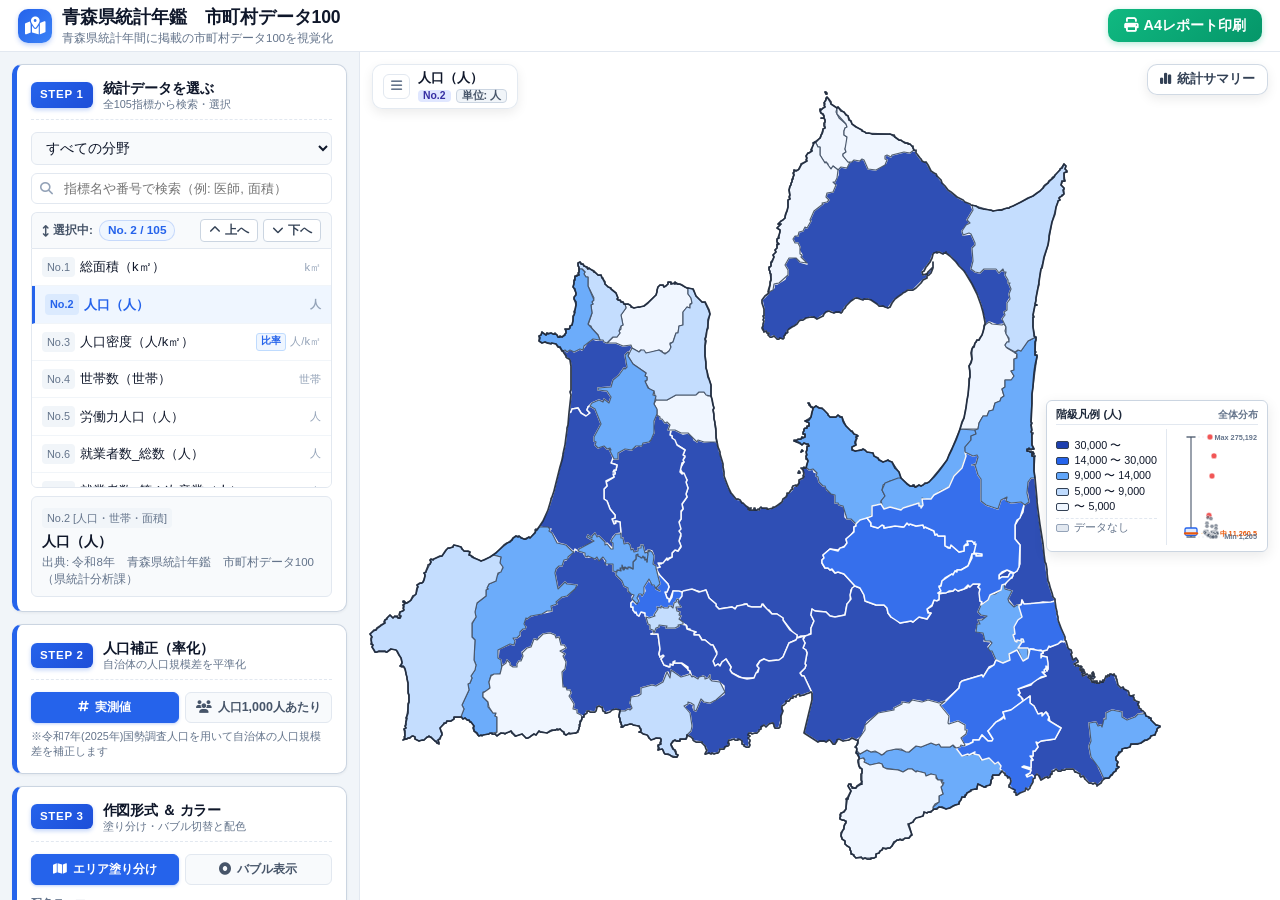
==== index.html @ 6013ed56 "chore: ツールタイトルを「青森県統計年鑑　市町村データ100」に修正" ====
<!DOCTYPE html>
<html lang="ja">
<head>
  <meta charset="UTF-8">
  <meta name="viewport" content="width=device-width, initial-scale=1.0">
  <title>青森県統計年鑑　市町村データ100</title>
  <link rel="icon" type="image/png" href="favicon.png">
  
  <!-- FontAwesome Icons -->
  <link rel="stylesheet" href="vendor/css/all.min.css">
  
  <!-- Leaflet CSS -->
  <link rel="stylesheet" href="vendor/css/leaflet.css">
  
  <!-- App Styles -->
  <link rel="stylesheet" href="css/style.css?v=20261112_leg">
</head>
<body>

  <!-- App Header -->
  <header class="app-header">
    <div class="brand">
      <div class="brand-icon">
        <i class="fa-solid fa-map-location-dot"></i>
      </div>
      <div>
        <h1 class="brand-title">青森県統計年鑑　市町村データ100</h1>
        <p class="brand-subtitle">青森県統計年間に掲載の市町村データ100を視覚化</p>
      </div>
    </div>
    
    <div class="header-actions">
      <button id="btn-open-report" class="btn-print-hero" title="A4レポートを表示して印刷・PDF保存します">
        <i class="fa-solid fa-print"></i>
        <span>A4レポート印刷</span>
      </button>
    </div>
  </header>

  <!-- App Main Layout -->
  <main class="app-container">
    
    <!-- Sidebar / Indicator Selection -->
    <aside id="app-sidebar" class="sidebar">
      
      <!-- Section 1: Indicator Selection -->
      <div class="sidebar-section">
        <div class="step-header">
          <span class="step-badge">STEP 1</span>
          <div class="step-info">
            <span class="step-title">統計データを選ぶ</span>
            <span class="step-desc">全105指標から検索・選択</span>
          </div>
        </div>
        
        <!-- Category Filter -->
        <select id="cat-select" class="cat-select" title="分野で絞り込み"></select>

        <!-- Search Input -->
        <div class="search-wrapper">
          <i class="fa-solid fa-magnifying-glass search-icon"></i>
          <input type="text" id="search-input" class="search-input" placeholder="指標名や番号で検索（例: 医師, 面積）">
        </div>

        <!-- Variable List Navigation Bar (上下移動ナビゲーション) -->
        <div class="var-list-nav-bar">
          <div class="var-list-counter" id="var-list-counter">
            <span class="counter-label"><i class="fa-solid fa-arrows-up-down"></i> 選択中:</span>
            <span class="counter-badge" id="slider-counter">No. 2 / 105</span>
          </div>
          <div class="var-list-step-btns">
            <button type="button" id="btn-var-up" class="btn-var-step" title="1つ上の指標へ (▲)" aria-label="1つ上の指標へ">
              <i class="fa-solid fa-chevron-up"></i>
              <span>上へ</span>
            </button>
            <button type="button" id="btn-var-down" class="btn-var-step" title="1つ下の指標へ (▼)" aria-label="1つ下の指標へ">
              <i class="fa-solid fa-chevron-down"></i>
              <span>下へ</span>
            </button>
          </div>
        </div>

        <!-- Variable List (太幅スライダー＆上下操作) -->
        <div id="variable-list" class="variable-list"></div>

        <!-- Selected Indicator Info Card -->
        <div class="selected-info-card">
          <div id="selected-var-num" class="var-badge" style="display:inline-block; margin-bottom:4px;">No.2 [人口・世帯・面積]</div>
          <div id="selected-var-name" class="info-title">人口（人）</div>
          <div class="info-meta">
            <span id="selected-var-source">出典: 令和8年 青森県統計年鑑</span>
          </div>
        </div>
      </div>

      <!-- Section 2: Per-Capita Population Transform (人口1,000人あたり) -->
      <div class="sidebar-section">
        <div class="step-header">
          <span class="step-badge">STEP 2</span>
          <div class="step-info">
            <span class="step-title">人口補正（率化）</span>
            <span class="step-desc">自治体の人口規模差を平準化</span>
          </div>
        </div>
        <div class="per-capita-toggle-box">
          <button id="btn-mode-raw" class="per-capita-btn active" data-mode="raw" title="実測値のまま表示します">
            <i class="fa-solid fa-hashtag"></i>
            <span>実測値</span>
          </button>
          <button id="btn-mode-1000" class="per-capita-btn" data-mode="1000" title="令和7年国勢調査人口で割って1,000人あたりに変換します">
            <i class="fa-solid fa-users"></i>
            <span>人口1,000人あたり</span>
          </button>
        </div>
        <div class="per-capita-note">
          ※令和7年(2025年)国勢調査人口を用いて自治体の人口規模差を補正します
        </div>
      </div>

      <!-- Section 3: Map Style & Color Palette -->
      <div class="sidebar-section">
        <div class="step-header">
          <span class="step-badge">STEP 3</span>
          <div class="step-info">
            <span class="step-title">作図形式 ＆ カラー</span>
            <span class="step-desc">塗り分け・バブル切替と配色</span>
          </div>
        </div>

        <!-- Map Style Toggle (Choropleth vs Bubble) -->
        <div class="map-style-toggle-box">
          <button id="btn-style-choropleth" class="map-style-btn active" data-style="choropleth" title="市町村ポリゴンを色分けして表示します（標準）">
            <i class="fa-solid fa-map"></i>
            <span>エリア塗り分け</span>
          </button>
          <button id="btn-style-bubble" class="map-style-btn" data-style="bubble" title="全自治体を均等なバブル（円）で表示し、面積差の偏りを解消します">
            <i class="fa-solid fa-circle-dot"></i>
            <span>バブル表示</span>
          </button>
        </div>

        <div class="palette-header-label">配色テーマ</div>
        <div class="palette-picker">
          <button class="palette-btn active" data-palette="blue">
            <div class="palette-swatch">
              <span class="swatch-color" style="background:#eff6ff;"></span>
              <span class="swatch-color" style="background:#bfdbfe;"></span>
              <span class="swatch-color" style="background:#60a5fa;"></span>
              <span class="swatch-color" style="background:#2563eb;"></span>
              <span class="swatch-color" style="background:#1e40af;"></span>
            </div>
            <span class="palette-name">ブルー</span>
          </button>
          
          <button class="palette-btn" data-palette="green">
            <div class="palette-swatch">
              <span class="swatch-color" style="background:#ecfdf5;"></span>
              <span class="swatch-color" style="background:#a7f3d0;"></span>
              <span class="swatch-color" style="background:#34d399;"></span>
              <span class="swatch-color" style="background:#059669;"></span>
              <span class="swatch-color" style="background:#065f46;"></span>
            </div>
            <span class="palette-name">グリーン</span>
          </button>
          
          <button class="palette-btn" data-palette="warm">
            <div class="palette-swatch">
              <span class="swatch-color" style="background:#fff7ed;"></span>
              <span class="swatch-color" style="background:#fed7aa;"></span>
              <span class="swatch-color" style="background:#fb923c;"></span>
              <span class="swatch-color" style="background:#ea580c;"></span>
              <span class="swatch-color" style="background:#9a3412;"></span>
            </div>
            <span class="palette-name">オレンジ</span>
          </button>
          
          <button class="palette-btn" data-palette="purple">
            <div class="palette-swatch">
              <span class="swatch-color" style="background:#faf5ff;"></span>
              <span class="swatch-color" style="background:#e9d5ff;"></span>
              <span class="swatch-color" style="background:#c084fc;"></span>
              <span class="swatch-color" style="background:#9333ea;"></span>
              <span class="swatch-color" style="background:#581c87;"></span>
            </div>
            <span class="palette-name">パープル</span>
          </button>
        </div>
      </div>

      <!-- Section 4: Map Label Display Options -->
      <div class="sidebar-section">
        <div class="step-header">
          <span class="step-badge">STEP 4</span>
          <div class="step-info">
            <span class="step-title" id="step4-title">地図ラベル表示</span>
            <span class="step-desc" id="step4-desc">市町村名・数値を地図に表示</span>
          </div>
        </div>
        <div class="sidebar-toggle-group">
          <label id="sidebar-toggle-names" class="sidebar-toggle-card" title="市町村名を直接表示/非表示">
            <input type="checkbox" id="chk-show-names-sidebar">
            <span class="custom-chk"><i class="fa-solid fa-check"></i></span>
            <div class="toggle-desc">
              <span class="desc-title" id="toggle-names-title">市町村名を表示</span>
              <span class="desc-sub" id="toggle-names-sub">全40自治体の名称を地図上に表示</span>
            </div>
          </label>
          <label id="sidebar-toggle-values" class="sidebar-toggle-card" title="数値を直接表示/非表示" style="margin-top:6px;">
            <input type="checkbox" id="chk-show-values-sidebar">
            <span class="custom-chk"><i class="fa-solid fa-check"></i></span>
            <div class="toggle-desc">
              <span class="desc-title" id="toggle-values-title">数値を表示</span>
              <span class="desc-sub" id="toggle-values-sub">現在の統計数値を地図上に表示</span>
            </div>
          </label>
        </div>
      </div>

      <!-- Section 5: Print Action Guide -->
      <div class="sidebar-section step-final">
        <div class="step-header">
          <span class="step-badge">STEP 5</span>
          <div class="step-info">
            <span class="step-title">A4レポート印刷</span>
            <span class="step-desc">印刷・PDF保存・画像出力</span>
          </div>
        </div>
        <p style="font-size:0.8rem; color:#64748b; margin-bottom:12px; line-height:1.4;">
          現在の作図結果、全県統計、上位・下位ランキングが自動レイアウトされたA4レポートを印刷・PDF保存できます。
        </p>
        <button onclick="document.getElementById('btn-open-report').click()" class="btn-print-hero" style="width:100%; justify-content:center;">
          <i class="fa-solid fa-print"></i>
          <span>A4レポートを開く</span>
        </button>
      </div>

    </aside>

    <!-- Main Map Container (100% Full View Canvas) -->
    <section class="content-area">
      
      <!-- Leaflet Map Container (100% Width & Height) -->
      <div id="map-view"></div>

      <!-- Floating Indicator Header on Top-Left -->
      <div class="map-floating-header">
        <button id="btn-toggle-sidebar" class="btn-sidebar-toggle" title="サイドバーを開閉して地図を全画面化">
          <i class="fa-solid fa-bars"></i>
        </button>
        <div class="active-var-info">
          <div id="active-var-title-text" class="active-var-title" title="人口（人）">人口（人）</div>
          <div class="active-var-meta">
            <span id="active-var-num-badge" class="active-var-num">No.2</span>
            <span id="active-var-unit-pill" class="unit-pill">単位: 人</span>
          </div>
        </div>
      </div>
      
      <!-- Floating Actions on Top-Right -->
      <div class="map-floating-actions">
        <button id="btn-toggle-summary" class="btn-toggle-summary" title="全県統計サマリーと順位を表示/非表示">
          <i class="fa-solid fa-chart-simple"></i>
          <span>統計サマリー</span>
        </button>
      </div>

      <!-- Floating Stats & Ranking Panel (Hidden by default, shown on demand) -->
      <div id="floating-summary-panel" class="floating-side-panel hidden">
        
        <div class="panel-header-row">
          <div class="panel-header-title">
            <i class="fa-solid fa-chart-pie" style="color:var(--primary);"></i>
            <span>全県統計サマリー＆順位</span>
          </div>
          <button id="btn-close-summary" class="panel-close-btn" title="閉じる">
            <i class="fa-solid fa-xmark"></i>
          </button>
        </div>

        <!-- Summary Stats Block -->
        <div class="panel-block">
          <div class="panel-block-title">
            <span>基本統計</span>
            <span style="font-size:0.68rem; font-weight:normal; color:#94a3b8;">40市町村</span>
          </div>
          <div class="stat-grid-mini">
            <div class="stat-box-mini">
              <div class="stat-label-mini">平均値</div>
              <div id="float-stat-mean" class="stat-val-mini">-</div>
            </div>
            <div class="stat-box-mini">
              <div class="stat-label-mini">中央値</div>
              <div id="float-stat-median" class="stat-val-mini">-</div>
            </div>
            <div class="stat-box-mini">
              <div class="stat-label-mini">最大値</div>
              <div id="float-stat-max-val" class="stat-val-mini">-</div>
              <div id="float-stat-max-muni" class="muni-sub">(-)</div>
            </div>
            <div class="stat-box-mini">
              <div class="stat-label-mini">最小値</div>
              <div id="float-stat-min-val" class="stat-val-mini">-</div>
              <div id="float-stat-min-muni" class="muni-sub">(-)</div>
            </div>
          </div>
        </div>

        <!-- Ranking TOP 3 Block -->
        <div class="panel-block">
          <div class="panel-block-title">
            <span>上位 3 自治体</span>
            <i class="fa-solid fa-crown" style="color:#eab308; font-size:0.8rem;"></i>
          </div>
          <ul id="float-rank-top" class="rank-list-mini"></ul>
        </div>

        <!-- Ranking BOTTOM 3 Block -->
        <div class="panel-block">
          <div class="panel-block-title">
            <span>下位 3 自治体</span>
          </div>
          <ul id="float-rank-btm" class="rank-list-mini"></ul>
        </div>

      </div>

    </section>

  </main>

  <!-- ========================================================================
       A4 Report Preview & Print Modal (元のツール仕様: A4 縦置き Portrait)
       ======================================================================== -->
  <div id="report-modal" class="modal-overlay hidden">
    <div class="modal-window">
      
      <!-- Modal Header -->
      <div class="modal-header">
        <div class="modal-title">
          <i class="fa-solid fa-file-pdf" style="color:#ef4444;"></i>
          <span>A4分析レポート 印刷プレビュー（縦置き）</span>
        </div>
        
        <div class="modal-actions">
          <button id="btn-print-report" class="btn-primary-action">
            <i class="fa-solid fa-print"></i>
            <span>印刷 / PDFとして保存</span>
          </button>
          
          <button id="btn-save-report-png" class="btn-secondary" title="高画質PNG画像としてダウンロード">
            <i class="fa-solid fa-download"></i>
            <span>画像保存(PNG)</span>
          </button>
          
          <button id="btn-copy-report-img" class="btn-secondary" title="クリップボードにコピーしてWordやPowerPointに貼り付け">
            <i class="fa-regular fa-copy"></i>
            <span>画像をコピー</span>
          </button>
          
          <button id="btn-close-report" class="modal-close-btn" title="閉じる">
            <i class="fa-solid fa-xmark"></i>
          </button>
        </div>
      </div>

      <!-- Modal Body (A4 Paper Sheet View: Portrait) -->
      <div class="modal-body">
        
        <!-- A4 Sheet (Portrait: 210mm x 297mm) -->
        <div id="report-sheet">
          
          <!-- Report Header -->
          <header class="rep-header">
            <div class="rep-title-group">
              <h1>青森県 市町村データ分析レポート</h1>
              <div class="rep-sub">
                <strong id="rep-target-var-name" style="font-size:1.05rem; color:#2563eb;">人口（人）</strong>
                <span id="rep-unit-text" style="color:#475569; font-size:0.80rem;">（単位: 人）</span>
              </div>
            </div>
            <div class="rep-meta">
              <div id="rep-date-text">作成日: 2026年11月11日</div>
              <div>出典: <span id="rep-source-text">令和8年 青森県統計年鑑</span></div>
            </div>
          </header>

          <!-- Report Main Body (Portrait: 上段地図・中段サマリー&分布・下段40市町村棒グラフ) -->
          <main class="rep-body-portrait">
            
            <!-- 上段: 最大化ベクター地図（地図内インセット凡例付き） -->
            <section class="rep-portrait-map-section">
              <div class="rep-map-frame">
                <div id="rep-map-render-target"></div>
              </div>
            </section>

            <!-- 中段: 基本統計サマリー & データ分布(KDE+ヒストグラム) (2カラム並列) -->
            <section class="rep-portrait-mid">
              
              <!-- 左側: 基本統計サマリー (2列×4行テーブル) -->
              <div class="rep-card">
                <div class="rep-card-title">
                  <i class="fa-solid fa-table-cells" style="color:#0f172a;"></i>
                  <span>基本統計サマリー</span>
                  <span id="rep-stat-subtitle" style="font-size:0.68rem; font-weight:normal; color:#64748b;">(全県)</span>
                </div>
                <table class="rep-stat-table">
                  <tbody>
                    <tr>
                      <th>対象数</th>
                      <td id="rep-stat-count">40 / 40</td>
                      <th>合　計</th>
                      <td id="rep-stat-sum">-</td>
                    </tr>
                    <tr>
                      <th>平均値</th>
                      <td id="rep-stat-mean">-</td>
                      <th>中央値</th>
                      <td id="rep-stat-median">-</td>
                    </tr>
                    <tr>
                      <th>最　大</th>
                      <td id="rep-stat-max">-</td>
                      <th>最　小</th>
                      <td id="rep-stat-min">-</td>
                    </tr>
                    <tr>
                      <th>標準偏差</th>
                      <td id="rep-stat-sd">-</td>
                      <th>四分位範囲</th>
                      <td id="rep-stat-iqr">-</td>
                    </tr>
                  </tbody>
                </table>
                <div id="rep-stat-note" style="font-size:0.64rem; color:#64748b; margin-top:3px; line-height:1.2;"></div>
              </div>

              <!-- 右側: データ分布 (KDE + 度数ヒストグラム) -->
              <div class="rep-card rep-dist-card">
                <div>
                  <div class="rep-card-title rep-dist-card-title">
                    <div class="rep-dist-title-text">
                      <i class="fa-solid fa-chart-area" style="color:#0f172a;"></i>
                      <span>データ分布</span>
                      <span id="rep-dist-mode-label" class="rep-dist-subtitle"></span>
                    </div>
                    <div class="rep-dist-legend-compact">
                      <span class="rep-legend-item"><span class="rep-legend-box"></span>度数</span>
                      <span class="rep-legend-item"><span class="rep-legend-line rep-kde-line"></span>KDE</span>
                      <span class="rep-legend-item"><span class="rep-legend-line rep-mean-line"></span>平均</span>
                      <span class="rep-legend-item"><span class="rep-legend-line rep-median-line"></span>中央</span>
                    </div>
                  </div>
                </div>
                <div id="rep-dist-render-target" class="rep-dist-svg-wrap"></div>
              </div>

            </section>

            <!-- 下段: 40市町村 棒グラフ (多い順) -->
            <section class="rep-card rep-bar-card rep-portrait-bottom">
              <div class="rep-bar-card-title">
                <div style="display:flex; align-items:center; gap:5px;">
                  <i class="fa-solid fa-chart-column" style="color:#0f172a;"></i>
                  <span>40市町村 棒グラフ (多い順)</span>
                </div>
                <span id="rep-bar-unit-label" style="font-size:0.68rem; font-weight:normal; color:#64748b;"></span>
              </div>
              <div id="rep-vbar-render-target" class="rep-vbar-svg-wrap"></div>
            </section>

          </main>

          <!-- Report Footer -->
          <footer class="rep-footer">
            <span id="rep-footer-note">分析対象: 青森県全40市町村（40市町村の有効データを集計）</span>
            <span>青森県市町村データ100 レポート</span>
          </footer>

        </div>

      </div>

    </div>
  </div>

  <!-- Vendor Scripts -->
  <script src="vendor/js/leaflet.js"></script>
  <script src="vendor/js/html2canvas.min.js"></script>

  <!-- App Data & Scripts -->
  <script src="js/geojson.js"></script>
  <script src="js/data.js"></script>
  <script src="js/app.js?v=20261112_leg"></script>

</body>
</html>
---- css/style.css ----
/* Aomori Stats 100 Simple Map & Report CSS */
:root {
  --primary: #2563eb;
  --primary-hover: #1d4ed8;
  --primary-light: #eff6ff;
  --bg-page: #f8fafc;
  --bg-card: #ffffff;
  --border-color: #e2e8f0;
  --text-main: #0f172a;
  --text-muted: #64748b;
  --radius-sm: 6px;
  --radius-md: 10px;
  --radius-lg: 16px;
  --shadow-sm: 0 1px 3px rgba(0,0,0,0.06);
  --shadow-md: 0 4px 6px -1px rgba(0,0,0,0.08), 0 2px 4px -2px rgba(0,0,0,0.04);
  --shadow-lg: 0 10px 15px -3px rgba(0,0,0,0.1), 0 4px 6px -4px rgba(0,0,0,0.05);
}

* {
  box-sizing: border-box;
  margin: 0;
  padding: 0;
  scrollbar-width: thin;
  scrollbar-color: #94a3b8 #f1f5f9;
}

/* マウスで操作しやすい太めのスクロールバー（スライダー）スタイル */
::-webkit-scrollbar {
  width: 12px;
  height: 12px;
}

::-webkit-scrollbar-track {
  background: #f1f5f9;
  border-radius: 6px;
}

::-webkit-scrollbar-thumb {
  background: #94a3b8;
  border-radius: 6px;
  border: 2px solid #f1f5f9;
  cursor: pointer;
  transition: background-color 0.15s ease;
}

::-webkit-scrollbar-thumb:hover {
  background: #64748b;
}

::-webkit-scrollbar-thumb:active {
  background: var(--primary);
}

body {
  font-family: -apple-system, BlinkMacSystemFont, "Segoe UI", Roboto, "Helvetica Neue", "Hiragino Kaku Gothic ProN", "Yu Gothic", Meiryo, sans-serif;
  background-color: var(--bg-page);
  color: var(--text-main);
  line-height: 1.5;
  height: 100vh;
  display: flex;
  flex-direction: column;
  overflow: hidden;
}

/* App Header */
.app-header {
  background: #ffffff;
  border-bottom: 1px solid var(--border-color);
  padding: 8px 18px;
  display: flex;
  align-items: center;
  justify-content: space-between;
  flex-shrink: 0;
  z-index: 1000;
  height: 52px;
}

.brand {
  display: flex;
  align-items: center;
  gap: 10px;
}

.brand-icon {
  width: 34px;
  height: 34px;
  background: linear-gradient(135deg, #2563eb, #3b82f6);
  color: #fff;
  border-radius: var(--radius-md);
  display: flex;
  align-items: center;
  justify-content: center;
  font-size: 18px;
  box-shadow: 0 2px 5px rgba(37, 99, 235, 0.3);
}

.brand-title {
  font-size: 1.1rem;
  font-weight: 700;
  color: var(--text-main);
  letter-spacing: -0.01em;
  display: flex;
  align-items: center;
  gap: 8px;
}

.brand-subtitle {
  font-size: 0.72rem;
  color: var(--text-muted);
}

.header-actions {
  display: flex;
  align-items: center;
  gap: 8px;
}

.btn-print-hero {
  background: linear-gradient(135deg, #10b981, #059669);
  color: white;
  border: none;
  padding: 7px 16px;
  font-size: 0.9rem;
  font-weight: 600;
  border-radius: var(--radius-md);
  cursor: pointer;
  display: flex;
  align-items: center;
  gap: 6px;
  box-shadow: 0 2px 6px rgba(16, 185, 129, 0.3);
  transition: all 0.2s ease;
}

.btn-print-hero:hover {
  background: linear-gradient(135deg, #059669, #047857);
  box-shadow: 0 4px 10px rgba(16, 185, 129, 0.4);
  transform: translateY(-1px);
}

/* App Main Layout */
.app-container {
  display: flex;
  flex: 1;
  overflow: hidden;
  height: calc(100vh - 52px);
  position: relative;
}

/* Sidebar */
.sidebar {
  width: 360px;
  background: #f1f5f9;
  border-right: 1px solid var(--border-color);
  display: flex;
  flex-direction: column;
  flex-shrink: 0;
  z-index: 10;
  overflow-y: auto;
  transition: margin-left 0.25s ease, width 0.25s ease;
  padding: 12px;
  gap: 12px;
}

.sidebar.collapsed {
  margin-left: -360px;
}

/* Sidebar Step Cards (1〜5ステップの明確な独立カード設計 & 枠線・左アクセント) */
.sidebar-section {
  background: #ffffff;
  border-radius: 10px;
  border: 1px solid #cbd5e1;
  border-left: 5px solid var(--primary);
  box-shadow: 0 1px 3px rgba(15, 23, 42, 0.06);
  padding: 14px 14px;
  position: relative;
  transition: all 0.2s ease;
}

.sidebar-section:hover {
  border-color: #94a3b8;
  border-left-color: var(--primary-hover);
  box-shadow: 0 4px 6px -1px rgba(0, 0, 0, 0.08);
}

/* Step Header (各ステップの視認性強化ヘッダー) */
.step-header {
  display: flex;
  align-items: center;
  gap: 10px;
  margin-bottom: 12px;
  padding-bottom: 8px;
  border-bottom: 1px dashed #e2e8f0;
}

/* Step Badge (「STEP 1」〜「STEP 5」の鮮明ピルバッジ) */
.step-badge {
  display: inline-flex;
  align-items: center;
  justify-content: center;
  background: linear-gradient(135deg, #2563eb, #1d4ed8);
  color: #ffffff;
  font-size: 0.72rem;
  font-weight: 800;
  letter-spacing: 0.06em;
  padding: 4px 9px;
  border-radius: 6px;
  box-shadow: 0 2px 4px rgba(37, 99, 235, 0.28);
  flex-shrink: 0;
  white-space: nowrap;
}

.step-info {
  display: flex;
  flex-direction: column;
  gap: 1px;
  min-width: 0;
}

.step-title {
  font-size: 0.90rem;
  font-weight: 700;
  color: #0f172a;
  letter-spacing: -0.01em;
  line-height: 1.25;
}

.step-desc {
  font-size: 0.68rem;
  color: #64748b;
  line-height: 1.2;
}

/* STEP 5: レポート印刷（STEP 1〜4と完全に統一されたデザイン） */
.sidebar-section.step-final {
  padding-bottom: 16px;
}

/* Category Filter Tabs/Pills */
.cat-select {
  width: 100%;
  padding: 7px 10px;
  border: 1px solid var(--border-color);
  border-radius: var(--radius-sm);
  font-size: 0.85rem;
  color: var(--text-main);
  background: #f8fafc;
  outline: none;
  margin-bottom: 8px;
  cursor: pointer;
}

.cat-select:focus {
  border-color: var(--primary);
  background: #fff;
}

/* Search input */
.search-wrapper {
  position: relative;
  margin-bottom: 8px;
}

.search-input {
  width: 100%;
  padding: 7px 10px 7px 32px;
  border: 1px solid var(--border-color);
  border-radius: var(--radius-sm);
  font-size: 0.82rem;
  outline: none;
  background: #ffffff;
}

.search-input:focus {
  border-color: var(--primary);
  box-shadow: 0 0 0 3px rgba(37, 99, 235, 0.1);
}

.search-icon {
  position: absolute;
  left: 9px;
  top: 50%;
  transform: translateY(-50%);
  color: #94a3b8;
  font-size: 0.8rem;
}

/* Variable List Navigation Bar (上下移動ナビゲーション) */
.var-list-nav-bar {
  display: flex;
  align-items: center;
  justify-content: space-between;
  background: #f8fafc;
  border: 1px solid var(--border-color);
  border-bottom: none;
  border-radius: var(--radius-sm) var(--radius-sm) 0 0;
  padding: 6px 10px;
}

.var-list-counter {
  display: flex;
  align-items: center;
  gap: 6px;
  font-size: 0.74rem;
}

.counter-label {
  color: #475569;
  font-weight: 600;
  display: flex;
  align-items: center;
  gap: 4px;
}

.counter-badge {
  font-weight: 700;
  color: var(--primary);
  background: var(--primary-light);
  padding: 1px 8px;
  border-radius: 10px;
  font-variant-numeric: tabular-nums;
  border: 1px solid rgba(37, 99, 235, 0.2);
}

.var-list-step-btns {
  display: flex;
  align-items: center;
  gap: 5px;
}

.btn-var-step {
  display: inline-flex;
  align-items: center;
  gap: 4px;
  padding: 3px 8px;
  font-size: 0.72rem;
  font-weight: 600;
  background: #ffffff;
  border: 1px solid #cbd5e1;
  border-radius: 4px;
  color: #334155;
  cursor: pointer;
  transition: all 0.15s ease;
}

.btn-var-step:hover:not(:disabled) {
  background: var(--primary);
  color: #ffffff;
  border-color: var(--primary);
}

.btn-var-step:active:not(:disabled) {
  transform: scale(0.96);
}

.btn-var-step:disabled {
  opacity: 0.4;
  cursor: not-allowed;
}

/* Variable Select List (項目を選択する欄: 標準の右側に幅広・掴みやすい上下スライダーを配置) */
.variable-list {
  max-height: 240px;
  overflow-y: scroll; /* 常に右側スライダーを表示し、マウスですぐに掴めるようにする */
  border: 1px solid var(--border-color);
  border-radius: 0 0 var(--radius-sm) var(--radius-sm);
  background: #ffffff;
}

/* 項目選択リスト専用の太めで掴みやすい右側スライダー */
.variable-list::-webkit-scrollbar {
  width: 16px; /* 16pxの幅広スライダーでマウスでの掴みやすさを最大化 */
}

.variable-list::-webkit-scrollbar-track {
  background: #f1f5f9;
  border-left: 1px solid #cbd5e1; /* リスト項目との境界を明確に */
}

.variable-list::-webkit-scrollbar-thumb {
  background: #94a3b8;
  border: 2px solid #f1f5f9;
  border-radius: 8px;
  min-height: 40px; /* つまみが小さくなりすぎないよう最小高さを確保 */
  cursor: grab;
  transition: background-color 0.15s ease;
}

.variable-list::-webkit-scrollbar-thumb:hover {
  background: #475569;
}

.variable-list::-webkit-scrollbar-thumb:active {
  background: var(--primary);
  cursor: grabbing;
}

.variable-item {
  padding: 8px 10px;
  font-size: 0.82rem;
  border-bottom: 1px solid #f1f5f9;
  cursor: pointer;
  display: flex;
  align-items: center;
  justify-content: space-between;
  transition: background 0.15s;
}

.variable-item:last-child {
  border-bottom: none;
}

.variable-item:hover {
  background: #f8fafc;
}

.variable-item.selected {
  background: var(--primary-light);
  color: var(--primary);
  font-weight: 600;
  border-left: 3px solid var(--primary);
}

.var-badge {
  font-size: 0.68rem;
  padding: 2px 5px;
  background: #f1f5f9;
  color: #64748b;
  border-radius: 4px;
  margin-right: 5px;
  flex-shrink: 0;
}

.variable-item.selected .var-badge {
  background: #dbeafe;
  color: var(--primary);
}

.rate-indicator-badge {
  font-size: 0.62rem;
  font-weight: 600;
  color: #2563eb;
  background: #eff6ff;
  border: 1px solid #bfdbfe;
  padding: 0.5px 4px;
  border-radius: 3px;
  white-space: nowrap;
}

/* Selected Indicator Card */
.selected-info-card {
  background: #f8fafc;
  border: 1px solid var(--border-color);
  border-radius: var(--radius-sm);
  padding: 8px 10px;
  margin-top: 8px;
}

.info-title {
  font-size: 0.88rem;
  font-weight: 700;
  color: var(--text-main);
  margin-bottom: 3px;
  line-height: 1.3;
}

.info-meta {
  font-size: 0.72rem;
  color: var(--text-muted);
  display: flex;
  flex-direction: column;
  gap: 1px;
}

/* Per-Capita Mode Switch Buttons (人口補正) */
.per-capita-toggle-box {
  display: grid;
  grid-template-columns: 1fr 1fr;
  gap: 6px;
  margin-top: 4px;
}

.per-capita-btn {
  background: #f8fafc;
  border: 1px solid var(--border-color);
  border-radius: var(--radius-sm);
  padding: 6px 10px;
  font-size: 0.78rem;
  font-weight: 600;
  color: #475569;
  cursor: pointer;
  display: flex;
  align-items: center;
  justify-content: center;
  gap: 6px;
  transition: all 0.15s ease;
}

.per-capita-btn:hover {
  background: #f1f5f9;
  color: var(--text-main);
  border-color: #cbd5e1;
}

.per-capita-btn.active {
  background: var(--primary);
  color: #ffffff;
  border-color: var(--primary);
  box-shadow: 0 1px 3px rgba(37, 99, 235, 0.3);
}

.per-capita-btn:disabled,
.per-capita-btn.disabled {
  opacity: 0.45;
  background: #f1f5f9 !important;
  color: #94a3b8 !important;
  border-color: #e2e8f0 !important;
  cursor: not-allowed !important;
  box-shadow: none !important;
  pointer-events: none;
}

.per-capita-note {
  font-size: 0.68rem;
  color: var(--text-muted);
  margin-top: 6px;
  line-height: 1.35;
  transition: all 0.2s ease;
}

.per-capita-note.rate-locked {
  color: #1d4ed8;
  background: #eff6ff;
  border: 1px solid #bfdbfe;
  padding: 5px 8px;
  border-radius: var(--radius-sm);
  display: flex;
  align-items: center;
  gap: 6px;
  font-weight: 500;
  line-height: 1.35;
}

/* Map Style Mode Switch Buttons (作図形式) */
.map-style-toggle-box {
  display: grid;
  grid-template-columns: 1fr 1fr;
  gap: 6px;
  margin-top: 4px;
}

.map-style-btn {
  background: #f8fafc;
  border: 1px solid var(--border-color);
  border-radius: var(--radius-sm);
  padding: 6px 8px;
  font-size: 0.76rem;
  font-weight: 600;
  color: #475569;
  cursor: pointer;
  display: flex;
  align-items: center;
  justify-content: center;
  gap: 6px;
  transition: all 0.15s ease;
}

.map-style-btn:hover {
  background: #f1f5f9;
  color: var(--text-main);
  border-color: #cbd5e1;
}

.map-style-btn.active {
  background: var(--primary);
  color: #ffffff;
  border-color: var(--primary);
  box-shadow: 0 1px 3px rgba(37, 99, 235, 0.3);
}

.palette-header-label {
  font-size: 0.70rem;
  font-weight: 600;
  color: #64748b;
  margin: 10px 0 4px;
}

/* Bubble Markers (バブル表示用スタイル) */
.bubble-marker-wrap,
.leaflet-div-icon.bubble-marker-wrap {
  background: transparent !important;
  border: none !important;
}

.bubble-circle {
  border-radius: 50%;
  display: flex;
  flex-direction: column;
  align-items: center;
  justify-content: center;
  box-shadow: 0 2px 7px rgba(0, 0, 0, 0.18), 0 0 0 1.5px rgba(255, 255, 255, 0.95);
  transition: transform 0.15s ease, box-shadow 0.15s ease;
  user-select: none;
  cursor: pointer;
  text-align: center;
  overflow: hidden;
  box-sizing: border-box;
}

.bubble-circle:hover {
  transform: scale(1.18);
  box-shadow: 0 4px 14px rgba(0, 0, 0, 0.3), 0 0 0 2px #ffffff;
  z-index: 1000 !important;
}

.bubble-muni-name {
  font-weight: 700;
  line-height: 1.05;
  white-space: nowrap;
  pointer-events: none;
}

.bubble-muni-val {
  font-weight: 600;
  font-size: 0.60rem;
  line-height: 1.0;
  margin-top: 1px;
  opacity: 0.92;
  white-space: nowrap;
  pointer-events: none;
}

/* Color Palette Select */
.palette-picker {
  display: grid;
  grid-template-columns: repeat(4, 1fr);
  gap: 6px;
  margin-top: 4px;
}

.palette-btn {
  border: 2px solid transparent;
  border-radius: var(--radius-sm);
  padding: 3px;
  background: #f8fafc;
  cursor: pointer;
  display: flex;
  flex-direction: column;
  align-items: center;
  gap: 3px;
  transition: all 0.15s;
}

.palette-btn:hover {
  background: #f1f5f9;
}

.palette-btn.active {
  border-color: var(--primary);
  background: var(--primary-light);
}

.palette-swatch {
  width: 100%;
  height: 12px;
  border-radius: 2px;
  display: flex;
  overflow: hidden;
}

.swatch-color {
  flex: 1;
  height: 100%;
}

.palette-name {
  font-size: 0.68rem;
  color: #475569;
}

/* Content Area (Map Container: 100% Full Canvas) */
.content-area {
  flex: 1;
  position: relative;
  background: #ffffff;
  overflow: hidden;
  height: 100%;
  width: 100%;
}

/* Leaflet Map - 100% Full View Area */
#map-view {
  width: 100%;
  height: 100%;
  background: #ffffff;
}

#map-view .leaflet-container {
  background: #ffffff !important;
  cursor: default !important;
}

#map-view .leaflet-interactive {
  cursor: pointer !important;
}

/* Floating Indicator Title Badge on Top-Left (大間町・風間浦村を隠さないコンパクト2段設計) */
.map-floating-header {
  position: absolute;
  top: 12px;
  left: 12px;
  max-width: min(300px, 34vw);
  background: rgba(255, 255, 255, 0.94);
  backdrop-filter: blur(8px);
  border: 1px solid rgba(226, 232, 240, 0.9);
  border-radius: var(--radius-md);
  box-shadow: 0 4px 12px rgba(0, 0, 0, 0.08);
  padding: 5px 10px;
  display: flex;
  align-items: center;
  gap: 8px;
  z-index: 500;
}

.btn-sidebar-toggle {
  background: #ffffff;
  border: 1px solid var(--border-color);
  border-radius: var(--radius-sm);
  padding: 5px 7px;
  font-size: 0.8rem;
  color: var(--text-muted);
  cursor: pointer;
  display: flex;
  align-items: center;
  justify-content: center;
  flex-shrink: 0;
  transition: all 0.15s;
}

.btn-sidebar-toggle:hover {
  background: #f1f5f9;
  color: var(--text-main);
  border-color: #cbd5e1;
}

.active-var-info {
  display: flex;
  flex-direction: column;
  gap: 2px;
  min-width: 0;
  overflow: hidden;
}

.active-var-title {
  font-size: 0.84rem;
  font-weight: 700;
  color: var(--text-main);
  white-space: nowrap;
  overflow: hidden;
  text-overflow: ellipsis;
  line-height: 1.25;
}

.active-var-meta {
  display: flex;
  align-items: center;
  gap: 5px;
  line-height: 1;
}

.active-var-num {
  font-size: 0.65rem;
  font-weight: 700;
  background: #e0e7ff;
  color: #3730a3;
  padding: 1px 5px;
  border-radius: 4px;
  flex-shrink: 0;
}

.unit-pill {
  font-size: 0.68rem;
  font-weight: 600;
  background: #f1f5f9;
  color: #475569;
  border: 1px solid #cbd5e1;
  padding: 0.5px 5px;
  border-radius: 4px;
  white-space: nowrap;
}

/* Floating Actions on Top-Right */
.map-floating-actions {
  position: absolute;
  top: 12px;
  right: 12px;
  z-index: 500;
  display: flex;
  align-items: center;
  gap: 8px;
}

/* Sidebar Toggle Checkboxes */
.sidebar-toggle-card input[type="checkbox"] {
  display: none;
}

.custom-chk {
  width: 15px;
  height: 15px;
  border: 1.5px solid #94a3b8;
  border-radius: 3px;
  display: inline-flex;
  align-items: center;
  justify-content: center;
  background: #ffffff;
  transition: all 0.15s ease;
  font-size: 0.6rem;
  color: transparent;
  flex-shrink: 0;
}

.sidebar-toggle-card.active .custom-chk {
  background: var(--primary);
  border-color: var(--primary);
  color: #ffffff;
}

/* Sidebar Map Label Card */
.sidebar-toggle-card {
  display: flex;
  align-items: center;
  gap: 10px;
  background: #f8fafc;
  border: 1px solid var(--border-color);
  border-radius: var(--radius-sm);
  padding: 8px 12px;
  cursor: pointer;
  user-select: none;
  transition: all 0.15s ease;
}

.sidebar-toggle-card:hover {
  background: #ffffff;
  border-color: #cbd5e1;
}

.sidebar-toggle-card.active {
  background: #eff6ff;
  border-color: var(--primary);
}

.sidebar-toggle-card .desc-title {
  display: block;
  font-size: 0.82rem;
  font-weight: 600;
  color: #1e293b;
}

.sidebar-toggle-card.active .desc-title {
  color: var(--primary);
}

.sidebar-toggle-card .desc-sub {
  display: block;
  font-size: 0.68rem;
  color: #64748b;
  margin-top: 1px;
}

/* Toggle Summary Button */
.btn-toggle-summary {
  background: rgba(255, 255, 255, 0.94);
  backdrop-filter: blur(8px);
  border: 1px solid rgba(203, 213, 225, 0.9);
  border-radius: var(--radius-md);
  padding: 6px 12px;
  font-size: 0.8rem;
  font-weight: 600;
  color: #334155;
  cursor: pointer;
  display: flex;
  align-items: center;
  gap: 6px;
  box-shadow: 0 4px 12px rgba(0, 0, 0, 0.08);
  transition: all 0.15s ease;
}

.btn-toggle-summary:hover {
  background: #ffffff;
  border-color: #94a3b8;
  color: var(--primary);
}

.btn-toggle-summary.active {
  background: var(--primary-light);
  border-color: var(--primary);
  color: var(--primary);
}

/* Floating Info Panel / Ranking on Map */
.floating-side-panel {
  position: absolute;
  top: 54px;
  right: 12px;
  width: 300px;
  background: rgba(255, 255, 255, 0.97);
  backdrop-filter: blur(8px);
  border: 1px solid rgba(203, 213, 225, 0.9);
  border-radius: var(--radius-md);
  box-shadow: 0 10px 25px -5px rgba(0,0,0,0.15), 0 8px 10px -6px rgba(0,0,0,0.1);
  padding: 12px 14px;
  z-index: 800;
  max-height: calc(100% - 70px);
  overflow-y: auto;
  transition: transform 0.2s ease, opacity 0.2s ease;
}

.floating-side-panel.hidden {
  display: none !important;
}

.panel-header-row {
  display: flex;
  align-items: center;
  justify-content: space-between;
  margin-bottom: 10px;
  padding-bottom: 6px;
  border-bottom: 1px solid #e2e8f0;
}

.panel-header-title {
  font-size: 0.85rem;
  font-weight: 700;
  color: #1e293b;
  display: flex;
  align-items: center;
  gap: 6px;
}

.panel-close-btn {
  background: transparent;
  border: none;
  font-size: 1rem;
  color: #94a3b8;
  cursor: pointer;
  padding: 2px 4px;
  line-height: 1;
}

.panel-close-btn:hover {
  color: #0f172a;
}

.panel-block {
  margin-bottom: 10px;
}

.panel-block:last-child {
  margin-bottom: 0;
}

.panel-block-title {
  font-size: 0.72rem;
  font-weight: 700;
  color: var(--text-muted);
  text-transform: uppercase;
  margin-bottom: 5px;
  letter-spacing: 0.05em;
  display: flex;
  justify-content: space-between;
  align-items: center;
}

.stat-grid-mini {
  display: grid;
  grid-template-columns: 1fr 1fr;
  gap: 5px;
}

.stat-box-mini {
  background: #f8fafc;
  border: 1px solid #e2e8f0;
  border-radius: var(--radius-sm);
  padding: 5px 7px;
}

.stat-label-mini {
  font-size: 0.65rem;
  color: var(--text-muted);
}

.stat-val-mini {
  font-size: 0.92rem;
  font-weight: 700;
  color: var(--text-main);
  white-space: nowrap;
  overflow: hidden;
  text-overflow: ellipsis;
}

.muni-sub {
  font-size: 0.62rem;
  color: var(--text-muted);
  font-weight: normal;
}

/* Rank Mini List */
.rank-list-mini {
  list-style: none;
}

.rank-item-mini {
  display: flex;
  align-items: center;
  justify-content: space-between;
  padding: 3px 0;
  font-size: 0.75rem;
  border-bottom: 1px dashed #f1f5f9;
}

.rank-item-mini:last-child {
  border-bottom: none;
}

.rank-badge {
  display: inline-flex;
  align-items: center;
  justify-content: center;
  width: 16px;
  height: 16px;
  font-size: 0.65rem;
  font-weight: 700;
  border-radius: 50%;
  margin-right: 5px;
  background: #e2e8f0;
  color: #475569;
}

.rank-1 { background: #fef08a; color: #854d0e; }
.rank-2 { background: #e2e8f0; color: #475569; }
.rank-3 { background: #ffedd5; color: #9a3412; }

/* Custom Leaflet Tooltip */
.muni-tooltip {
  background: #ffffff !important;
  color: #0f172a !important;
  border: 1px solid #cbd5e1 !important;
  border-radius: 6px !important;
  padding: 6px 10px !important;
  box-shadow: 0 4px 12px rgba(0,0,0,0.12) !important;
  font-family: inherit !important;
  font-size: 0.82rem !important;
}

.tooltip-muni-name {
  font-weight: 700;
  font-size: 0.9rem;
  margin-bottom: 1px;
}

.tooltip-val {
  color: var(--primary);
  font-weight: 700;
  font-size: 0.95rem;
}

.tooltip-rank {
  font-size: 0.7rem;
  color: #64748b;
  margin-top: 1px;
}

/* ==========================================================================
   Map Municipality Labels (市町村名・数値の地図上コンパクト表示)
   ========================================================================== */
.map-muni-label-marker {
  background: transparent !important;
  border: none !important;
  pointer-events: none !important;
}

.map-label-content {
  display: inline-flex;
  flex-direction: column;
  align-items: center;
  justify-content: center;
  transform: translate(-50%, -50%);
  background: rgba(255, 255, 255, 0.90);
  backdrop-filter: blur(3px);
  border: 1px solid rgba(15, 23, 42, 0.22);
  border-radius: 3px;
  padding: 1px 4px;
  box-shadow: 0 1px 4px rgba(0, 0, 0, 0.14);
  white-space: nowrap;
  pointer-events: none;
  line-height: 1.15;
  transition: transform 0.15s ease, opacity 0.15s ease;
  z-index: 450;
}

.map-label-content .muni-name {
  font-size: 0.60rem; /* 約9.5px */
  font-weight: 600;
  color: #334155;
  letter-spacing: -0.02em;
}

.map-label-content .muni-val {
  font-size: 0.66rem; /* 約10.5px */
  font-weight: 700;
  color: #0f172a;
  letter-spacing: -0.01em;
}

/* 1行表示モード（市町村名のみ or 数値のみ） */
.map-label-content.single-label {
  padding: 1px 3.5px;
  line-height: 1.1;
}

.map-label-content.single-label.only-name .muni-name {
  font-size: 0.64rem;
}

.map-label-content.single-label.only-val .muni-val {
  font-size: 0.68rem;
}

/* ==========================================================================
   Map Legend - Compact Right-Center (右側中央配置)
   ========================================================================== */
#map-view .leaflet-top.leaflet-right,
#map-view .leaflet-bottom.leaflet-right {
  top: 0;
  bottom: 0;
  right: 0;
  height: 100%;
  display: flex;
  flex-direction: column;
  justify-content: center;
  align-items: flex-end;
  pointer-events: none;
  z-index: 500;
}

.map-legend-control {
  background: rgba(255, 255, 255, 0.96);
  backdrop-filter: blur(6px);
  border: 1px solid #cbd5e1;
  border-radius: var(--radius-sm);
  padding: 6px 9px;
  box-shadow: 0 4px 14px rgba(0, 0, 0, 0.09);
  font-size: 0.68rem;
  line-height: 1.3;
  margin: 0 12px 0 0 !important;
  pointer-events: auto;
  user-select: none;
}

.legend-header-flex {
  display: flex;
  justify-content: space-between;
  align-items: baseline;
  gap: 12px;
  margin-bottom: 4px;
  padding-bottom: 3px;
  border-bottom: 1px solid #e2e8f0;
}

.legend-title {
  font-weight: 700;
  color: #1e293b;
  font-size: 0.70rem;
  white-space: nowrap;
}

.legend-box-title {
  font-size: 0.65rem;
  font-weight: 600;
  color: #64748b;
  white-space: nowrap;
}

.legend-content-flex {
  display: flex;
  align-items: center;
  gap: 8px;
}

.legend-classes-col {
  display: flex;
  flex-direction: column;
  justify-content: space-between;
  min-width: 86px;
}

.legend-divider-v {
  width: 1px;
  align-self: stretch;
  background: #e2e8f0;
  margin: 0 1px;
}

.legend-boxplot-col {
  display: flex;
  align-items: center;
  justify-content: center;
}

.legend-boxplot-svg {
  display: block;
}

.boxplot-dot {
  transition: r 0.15s ease, fill 0.15s ease;
  cursor: pointer;
}

.boxplot-dot:hover {
  r: 4.2px !important;
  fill: #2563eb !important;
  fill-opacity: 1 !important;
  stroke: #ffffff !important;
  stroke-width: 1px !important;
}

.legend-row {
  display: flex;
  align-items: center;
  gap: 5px;
  margin-bottom: 1.5px;
  font-size: 0.67rem;
}

.legend-color-box {
  width: 13px;
  height: 8px;
  border-radius: 2px;
  border: 1px solid rgba(0,0,0,0.15);
  flex-shrink: 0;
  transition: border-radius 0.2s ease, width 0.2s ease, height 0.2s ease;
}

.map-legend-control.bubble-mode .legend-color-box,
.report-legend-box.bubble-mode .legend-color-box {
  width: 10px;
  height: 10px;
  border-radius: 50%;
}

/* ==========================================================================
   Report Modal & A4 Sheet Styles (縦置き Portrait: 210mm x 297mm)
   ========================================================================== */
.modal-overlay {
  position: fixed;
  top: 0;
  left: 0;
  width: 100vw;
  height: 100vh;
  background: rgba(15, 23, 42, 0.6);
  backdrop-filter: blur(4px);
  z-index: 2000;
  display: flex;
  align-items: center;
  justify-content: center;
  opacity: 1;
  transition: opacity 0.2s;
}

.modal-overlay.hidden {
  display: none !important;
  opacity: 0;
}

.modal-window {
  background: #f1f5f9;
  border-radius: var(--radius-lg);
  box-shadow: var(--shadow-lg);
  width: 95vw;
  max-width: 900px;
  height: 94vh;
  display: flex;
  flex-direction: column;
  overflow: hidden;
}

.modal-header {
  background: #ffffff;
  padding: 10px 20px;
  border-bottom: 1px solid var(--border-color);
  display: flex;
  align-items: center;
  justify-content: space-between;
  flex-shrink: 0;
}

.modal-title {
  font-size: 1.05rem;
  font-weight: 700;
  display: flex;
  align-items: center;
  gap: 8px;
}

.modal-actions {
  display: flex;
  align-items: center;
  gap: 8px;
}

.btn-secondary {
  background: #ffffff;
  border: 1px solid var(--border-color);
  padding: 6px 12px;
  font-size: 0.82rem;
  font-weight: 600;
  border-radius: var(--radius-sm);
  cursor: pointer;
  display: flex;
  align-items: center;
  gap: 5px;
  color: #334155;
  transition: all 0.15s;
}

.btn-secondary:hover {
  background: #f8fafc;
  border-color: #cbd5e1;
}

.btn-primary-action {
  background: var(--primary);
  color: white;
  border: none;
  padding: 6px 14px;
  font-size: 0.82rem;
  font-weight: 600;
  border-radius: var(--radius-sm);
  cursor: pointer;
  display: flex;
  align-items: center;
  gap: 5px;
  transition: all 0.15s;
}

.btn-primary-action:hover {
  background: var(--primary-hover);
}

.modal-close-btn {
  background: transparent;
  border: none;
  font-size: 1.25rem;
  color: #94a3b8;
  cursor: pointer;
  padding: 4px;
  display: flex;
  align-items: center;
  justify-content: center;
  margin-left: 6px;
}

.modal-close-btn:hover {
  color: #0f172a;
}

.modal-body {
  flex: 1;
  overflow-y: auto;
  padding: 20px;
  display: flex;
  justify-content: center;
  background: #64748b;
}

/* A4 Sheet Preview (Portrait: 210mm x 297mm) - 元のツール仕様 */
#report-sheet {
  background: #ffffff;
  width: 210mm;
  min-height: 297mm;
  height: 297mm;
  padding: 8mm 10mm;
  box-shadow: 0 10px 25px rgba(0, 0, 0, 0.3);
  box-sizing: border-box;
  display: flex;
  flex-direction: column;
  color: #0f172a;
  position: relative;
}

/* Report Header */
.rep-header {
  border-bottom: 2px solid #0f172a;
  padding-bottom: 5px;
  margin-bottom: 6px;
  display: flex;
  justify-content: space-between;
  align-items: flex-end;
  gap: 12px;
  flex-shrink: 0;
}

.rep-title-group {
  min-width: 0;
  flex: 1;
}

.rep-title-group h1 {
  font-size: 1.15rem;
  font-weight: 800;
  color: #0f172a;
  line-height: 1.2;
  white-space: nowrap;
}

.rep-title-group .rep-sub {
  font-size: 0.76rem;
  color: #475569;
  margin-top: 2px;
  display: flex;
  align-items: center;
  gap: 6px;
  white-space: nowrap;
}

.rep-meta {
  text-align: right;
  font-size: 0.65rem;
  color: #64748b;
  line-height: 1.3;
  flex-shrink: 0;
  white-space: nowrap;
}

/* Portrait Main Body: 上段(大画面地図), 中段(統計サマリー&データ分布), 下段(40市町村棒グラフ) */
.rep-body-portrait {
  flex: 1;
  display: flex;
  flex-direction: column;
  gap: 6px;
  min-height: 0;
}

/* 上段: 地図エリア（用紙幅いっぱいに最大表示） */
.rep-portrait-map-section {
  display: flex;
  flex-direction: column;
  height: 125mm;
  min-height: 118mm;
  flex-shrink: 0;
}

.rep-map-frame {
  flex: 1;
  background: #ffffff;
  border: 1px solid #475569;
  border-radius: 4px;
  display: flex;
  align-items: center;
  justify-content: center;
  overflow: hidden;
  position: relative;
  padding: 2px;
}

#rep-map-render-target {
  width: 100%;
  height: 100%;
  display: flex;
  align-items: center;
  justify-content: center;
}

#rep-map-render-target svg {
  max-width: 100%;
  max-height: 100%;
  width: auto;
  height: 100%;
  object-fit: contain;
  display: block;
}

.rep-legend-box {
  margin-top: 3px;
  display: flex;
  align-items: center;
  justify-content: space-between;
  background: #f8fafc;
  border: 1px solid #cbd5e1;
  border-radius: 4px;
  padding: 2px 8px;
  font-size: 0.65rem;
  flex-shrink: 0;
}

/* 中段: 統計サマリー & データ分布（2カラム並列） */
.rep-portrait-mid {
  display: grid;
  grid-template-columns: 1.05fr 1fr;
  gap: 8px;
  flex-shrink: 0;
  height: 52mm;
  min-height: 48mm;
}

.rep-card {
  background: #ffffff;
  border: 1px solid #64748b;
  border-radius: 4px;
  padding: 5px 8px;
  display: flex;
  flex-direction: column;
  overflow: hidden;
}

.rep-card-title {
  font-size: 0.72rem;
  font-weight: 700;
  color: #0f172a;
  margin-bottom: 3px;
  padding-bottom: 2px;
  border-bottom: 1px solid #94a3b8;
  display: flex;
  align-items: center;
  gap: 5px;
}

/* Statistics Table - Compact 2列×4行 (元のツール仕様) */
.rep-stat-table {
  width: 100%;
  border-collapse: collapse;
  font-size: 0.66rem;
}

.rep-stat-table tr {
  border-bottom: 1px solid #e2e8f0;
}

.rep-stat-table tr:last-child {
  border-bottom: none;
}

.rep-stat-table th {
  text-align: left;
  padding: 1.5px 3px;
  color: #334155;
  font-weight: 600;
  width: 19%;
  background: transparent;
  white-space: nowrap;
}

.rep-stat-table td {
  text-align: right;
  padding: 1.5px 3px;
  color: #0f172a;
  font-weight: 700;
  font-family: ui-monospace, SFMono-Regular, Menlo, Monaco, Consolas, monospace;
  width: 31%;
  white-space: nowrap;
}

.rep-stat-table td:first-of-type {
  border-right: 1.5px solid #cbd5e1;
  padding-right: 5px;
}

.rep-stat-table th:last-of-type {
  padding-left: 5px;
}

.rep-stat-table td .muni-tag {
  font-size: 0.60rem;
  color: #64748b;
  font-weight: 600;
  margin-left: 2px;
}

/* Distribution Card & Compact Legend (元のツール仕様) */
.rep-dist-card {
  display: flex;
  flex-direction: column;
  justify-content: space-between;
}

.rep-dist-card-title {
  display: flex !important;
  justify-content: space-between !important;
  align-items: center !important;
  gap: 4px;
}

.rep-dist-title-text {
  display: flex;
  align-items: center;
  gap: 4px;
  white-space: nowrap;
}

.rep-dist-subtitle {
  font-size: 0.66rem;
  font-weight: 500;
  color: #64748b;
}

.rep-dist-legend-compact {
  display: flex;
  align-items: center;
  gap: 7px;
  font-size: 0.62rem;
  color: #475569;
  white-space: nowrap;
}

.rep-legend-item {
  display: inline-flex;
  align-items: center;
  gap: 3px;
}

.rep-legend-box {
  display: inline-block;
  width: 8px;
  height: 6px;
  background: #f1f5f9;
  border: 1px solid #334155;
  border-radius: 1px;
}

.rep-legend-line {
  display: inline-block;
  width: 12px;
  height: 0;
  vertical-align: middle;
}

.rep-legend-line.rep-kde-line {
  border-top: 1.8px solid #0f172a;
}

.rep-legend-line.rep-mean-line {
  border-top: 1.4px dashed #0f172a;
}

.rep-legend-line.rep-median-line {
  border-top: 1.4px dotted #475569;
}

.rep-dist-svg-wrap {
  width: 100%;
  display: flex;
  justify-content: center;
  align-items: center;
  flex: 1;
  min-height: 0;
}

/* 下段: 40市町村 棒グラフ (元のツール仕様) */
.rep-bar-card.rep-portrait-bottom {
  flex-shrink: 0;
  height: 72mm;
  min-height: 68mm;
  overflow: hidden;
  display: flex;
  flex-direction: column;
  padding: 5px 8px;
}

.rep-bar-card-title {
  display: flex;
  justify-content: space-between;
  align-items: center;
  font-size: 0.72rem;
  font-weight: 700;
  color: #0f172a;
  margin-bottom: 2px;
  border-bottom: 1px solid #94a3b8;
  padding-bottom: 2px;
}

.rep-vbar-svg-wrap {
  width: 100%;
  display: flex;
  justify-content: center;
  align-items: center;
  flex: 1;
  min-height: 0;
}

/* フッター */
.rep-footer {
  border-top: 1.5px solid #475569;
  padding-top: 3px;
  margin-top: 4px;
  display: flex;
  justify-content: space-between;
  align-items: center;
  font-size: 0.64rem;
  color: #64748b;
  flex-shrink: 0;
}

/* ==========================================================================
   Print CSS (@media print: A4 Portrait - 1枚完結・改ページはみ出し防止)
   ========================================================================== */
@media print {
  * {
    -webkit-print-color-adjust: exact !important;
    print-color-adjust: exact !important;
  }

  @page {
    size: A4 portrait;
    margin: 8mm 6mm;
  }

  html, body {
    background: #ffffff !important;
    margin: 0 !important;
    padding: 0 !important;
    width: 100% !important;
    height: 100% !important;
    overflow: visible !important;
    visibility: visible !important;
  }

  .app-header,
  .sidebar,
  .content-area,
  .modal-header,
  .modal-actions,
  .modal-close-btn,
  .floating-side-panel,
  .map-floating-header,
  .map-floating-actions {
    display: none !important;
  }

  .modal-overlay {
    position: static !important;
    display: block !important;
    background: #ffffff !important;
    padding: 0 !important;
    margin: 0 !important;
    width: 100% !important;
    height: 100% !important;
    overflow: visible !important;
    visibility: visible !important;
    z-index: 1 !important;
  }

  .modal-window {
    background: #ffffff !important;
    box-shadow: none !important;
    width: 100% !important;
    height: 100% !important;
    max-width: none !important;
    border-radius: 0 !important;
    padding: 0 !important;
    margin: 0 !important;
  }

  .modal-body {
    background: #ffffff !important;
    padding: 0 !important;
    margin: 0 !important;
    overflow: visible !important;
    display: block !important;
    height: 100% !important;
  }

  #report-sheet {
    display: flex !important;
    flex-direction: column !important;
    position: static !important;
    box-shadow: none !important;
    border: none !important;
    margin: 0 !important;
    background: #ffffff !important;
    box-sizing: border-box !important;
    visibility: visible !important;
    width: 194mm !important;
    height: 272mm !important;
    max-width: 194mm !important;
    max-height: 272mm !important;
    padding: 2mm 3.5mm !important;
    page-break-inside: avoid !important;
    break-inside: avoid !important;
  }

  #report-sheet * {
    visibility: visible !important;
    page-break-inside: avoid !important;
    break-inside: avoid !important;
  }
}

/* Responsive adjustment for small screens */
@media (max-width: 860px) {
  body {
    height: auto;
    overflow-y: auto;
  }
  .app-container {
    flex-direction: column;
    height: auto;
  }
  .sidebar {
    width: 100%;
    max-height: 380px;
  }
  .sidebar.collapsed {
    display: none;
  }
  .content-area {
    height: 520px;
  }
}
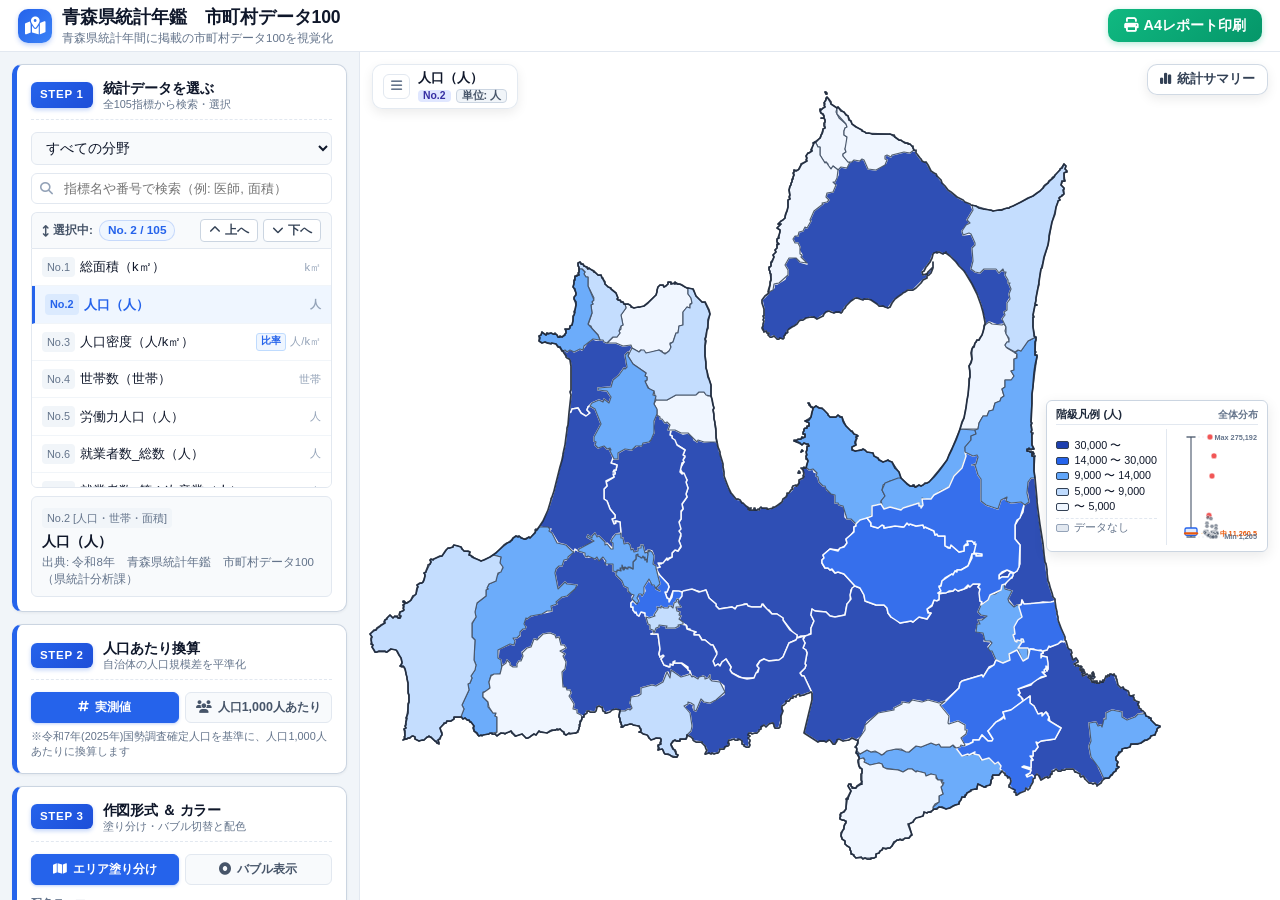
==== commit 5e3c5a8f: "refactor: 人口補正表記を「人口あたり換算」「基準人口」に統一" ====
--- a/index.html
+++ b/index.html
@@ -98,7 +98,7 @@
         <div class="step-header">
           <span class="step-badge">STEP 2</span>
           <div class="step-info">
-            <span class="step-title">人口補正（率化）</span>
+            <span class="step-title">人口あたり換算</span>
             <span class="step-desc">自治体の人口規模差を平準化</span>
           </div>
         </div>
@@ -107,13 +107,13 @@
             <i class="fa-solid fa-hashtag"></i>
             <span>実測値</span>
           </button>
-          <button id="btn-mode-1000" class="per-capita-btn" data-mode="1000" title="令和7年国勢調査人口で割って1,000人あたりに変換します">
+          <button id="btn-mode-1000" class="per-capita-btn" data-mode="1000" title="令和7年国勢調査人口を基準に、人口1,000人あたりに換算します">
             <i class="fa-solid fa-users"></i>
             <span>人口1,000人あたり</span>
           </button>
         </div>
         <div class="per-capita-note">
-          ※令和7年(2025年)国勢調査人口を用いて自治体の人口規模差を補正します
+          ※令和7年(2025年)国勢調査確定人口を基準に、人口1,000人あたりに換算します
         </div>
       </div>
 
@@ -369,18 +369,18 @@
         <!-- A4 Sheet (Portrait: 210mm x 297mm) -->
         <div id="report-sheet">
           
-          <!-- Report Header -->
+          <!-- Report Header (2段独立レイアウト: タイトル/出典 + 指標名/作成日) -->
           <header class="rep-header">
-            <div class="rep-title-group">
-              <h1>青森県 市町村データ分析レポート</h1>
+            <div class="rep-header-top">
+              <h1 class="rep-title">青森県 市町村データ分析レポート</h1>
+              <div class="rep-source">出典: <span id="rep-source-text">令和8年 青森県統計年鑑</span></div>
+            </div>
+            <div class="rep-header-sub">
               <div class="rep-sub">
-                <strong id="rep-target-var-name" style="font-size:1.05rem; color:#2563eb;">人口（人）</strong>
-                <span id="rep-unit-text" style="color:#475569; font-size:0.80rem;">（単位: 人）</span>
+                <strong id="rep-target-var-name">人口（人）</strong>
+                <span id="rep-unit-text">（単位: 人）</span>
               </div>
-            </div>
-            <div class="rep-meta">
-              <div id="rep-date-text">作成日: 2026年11月11日</div>
-              <div>出典: <span id="rep-source-text">令和8年 青森県統計年鑑</span></div>
+              <div id="rep-date-text" class="rep-date">作成日: 2026年11月11日</div>
             </div>
           </header>
 
--- a/css/style.css
+++ b/css/style.css
@@ -472,7 +472,7 @@
   gap: 1px;
 }
 
-/* Per-Capita Mode Switch Buttons (人口補正) */
+/* Per-Capita Mode Switch Buttons (人口あたり換算) */
 .per-capita-toggle-box {
   display: grid;
   grid-template-columns: 1fr 1fr;
@@ -1389,48 +1389,73 @@
   position: relative;
 }
 
-/* Report Header */
+/* Report Header (2段独立構造で文字衝突・重なりを防止) */
 .rep-header {
   border-bottom: 2px solid #0f172a;
-  padding-bottom: 5px;
+  padding-bottom: 4px;
   margin-bottom: 6px;
   display: flex;
+  flex-direction: column;
+  gap: 2px;
+  flex-shrink: 0;
+}
+
+.rep-header-top,
+.rep-header-sub {
+  display: flex;
   justify-content: space-between;
-  align-items: flex-end;
+  align-items: baseline;
   gap: 12px;
-  flex-shrink: 0;
-}
-
-.rep-title-group {
-  min-width: 0;
-  flex: 1;
-}
-
-.rep-title-group h1 {
+  width: 100%;
+}
+
+.rep-header-top .rep-title {
   font-size: 1.15rem;
   font-weight: 800;
   color: #0f172a;
   line-height: 1.2;
   white-space: nowrap;
-}
-
-.rep-title-group .rep-sub {
-  font-size: 0.76rem;
+  flex-shrink: 0;
+}
+
+.rep-header-top .rep-source {
+  font-size: 0.63rem;
+  color: #64748b;
+  line-height: 1.2;
+  text-align: right;
+  white-space: nowrap;
+  overflow: hidden;
+  text-overflow: ellipsis;
+  max-width: 65%;
+  flex-shrink: 1;
+}
+
+.rep-header-sub .rep-sub {
+  display: flex;
+  align-items: baseline;
+  gap: 6px;
+  min-width: 0;
+  white-space: nowrap;
+}
+
+.rep-header-sub .rep-sub strong {
+  font-size: 1.05rem;
+  font-weight: 700;
+  color: #2563eb;
+  line-height: 1.2;
+}
+
+.rep-header-sub .rep-sub span {
+  font-size: 0.80rem;
   color: #475569;
-  margin-top: 2px;
-  display: flex;
-  align-items: center;
-  gap: 6px;
-  white-space: nowrap;
-}
-
-.rep-meta {
-  text-align: right;
+}
+
+.rep-header-sub .rep-date {
   font-size: 0.65rem;
   color: #64748b;
-  line-height: 1.3;
+  white-space: nowrap;
   flex-shrink: 0;
-  white-space: nowrap;
+  text-align: right;
 }
 
 /* Portrait Main Body: 上段(大画面地図), 中段(統計サマリー&データ分布), 下段(40市町村棒グラフ) */
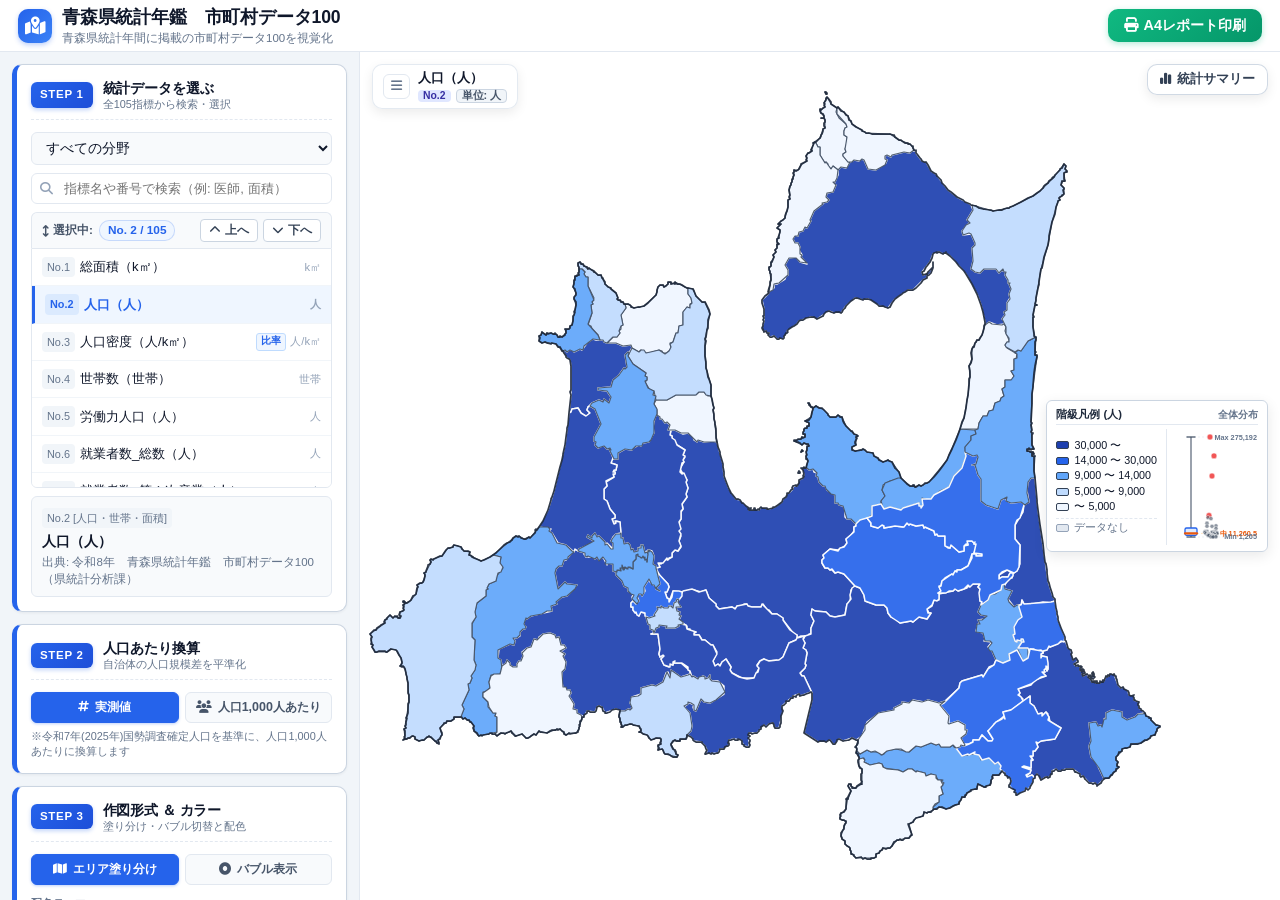
==== commit e1a3686f: "feat: バブル地図の大きさ変化方式に階級別（段階的）と数値連動（無段階・視認性補正）の選択機能を追加" ====
--- a/index.html
+++ b/index.html
@@ -137,6 +137,24 @@
             <i class="fa-solid fa-circle-dot"></i>
             <span>バブル表示</span>
           </button>
+        </div>
+
+        <!-- Bubble Size Options (バブル表示選択時に表示) -->
+        <div id="bubble-size-option-box" class="bubble-size-option-box" style="display: none;">
+          <div class="bubble-sub-label">
+            <i class="fa-solid fa-circle-nodes"></i>
+            <span>バブルのサイズ変化</span>
+          </div>
+          <div class="bubble-size-toggle-box">
+            <button id="btn-bubble-size-step" class="bubble-size-btn active" data-size-mode="step" title="5段階の階級に合わせて段階的にバブルを大きくします">
+              <i class="fa-solid fa-layer-group"></i>
+              <span>階級別（段階的）</span>
+            </button>
+            <button id="btn-bubble-size-continuous" class="bubble-size-btn" data-size-mode="continuous" title="統計数値の大きさに応じて無段階に滑らかに変化させます（視認性補正済み）">
+              <i class="fa-solid fa-chart-line"></i>
+              <span>数値連動（無段階）</span>
+            </button>
+          </div>
         </div>
 
         <div class="palette-header-label">配色テーマ</div>
--- a/css/style.css
+++ b/css/style.css
@@ -576,6 +576,72 @@
   color: #ffffff;
   border-color: var(--primary);
   box-shadow: 0 1px 3px rgba(37, 99, 235, 0.3);
+}
+
+/* Bubble Size Mode Options (バブルサイズ方式切り替え) */
+.bubble-size-option-box {
+  margin-top: 8px;
+  padding: 8px 10px;
+  background: #f1f5f9;
+  border-radius: var(--radius-sm);
+  border: 1px solid #e2e8f0;
+  animation: fadeInSizeBox 0.2s ease-in-out;
+}
+
+@keyframes fadeInSizeBox {
+  from { opacity: 0; transform: translateY(-4px); }
+  to { opacity: 1; transform: translateY(0); }
+}
+
+.bubble-sub-label {
+  font-size: 0.70rem;
+  font-weight: 600;
+  color: #475569;
+  margin-bottom: 6px;
+  display: flex;
+  align-items: center;
+  gap: 5px;
+}
+
+.bubble-sub-label i {
+  color: var(--primary);
+  font-size: 0.75rem;
+}
+
+.bubble-size-toggle-box {
+  display: grid;
+  grid-template-columns: 1fr 1fr;
+  gap: 6px;
+}
+
+.bubble-size-btn {
+  background: #ffffff;
+  border: 1px solid var(--border-color);
+  border-radius: var(--radius-sm);
+  padding: 5px 6px;
+  font-size: 0.72rem;
+  font-weight: 600;
+  color: #475569;
+  cursor: pointer;
+  display: flex;
+  align-items: center;
+  justify-content: center;
+  gap: 5px;
+  transition: all 0.15s ease;
+  white-space: nowrap;
+}
+
+.bubble-size-btn:hover {
+  background: #f8fafc;
+  color: var(--text-main);
+  border-color: #cbd5e1;
+}
+
+.bubble-size-btn.active {
+  background: #2563eb;
+  color: #ffffff;
+  border-color: #2563eb;
+  box-shadow: 0 1px 3px rgba(37, 99, 235, 0.25);
 }
 
 .palette-header-label {
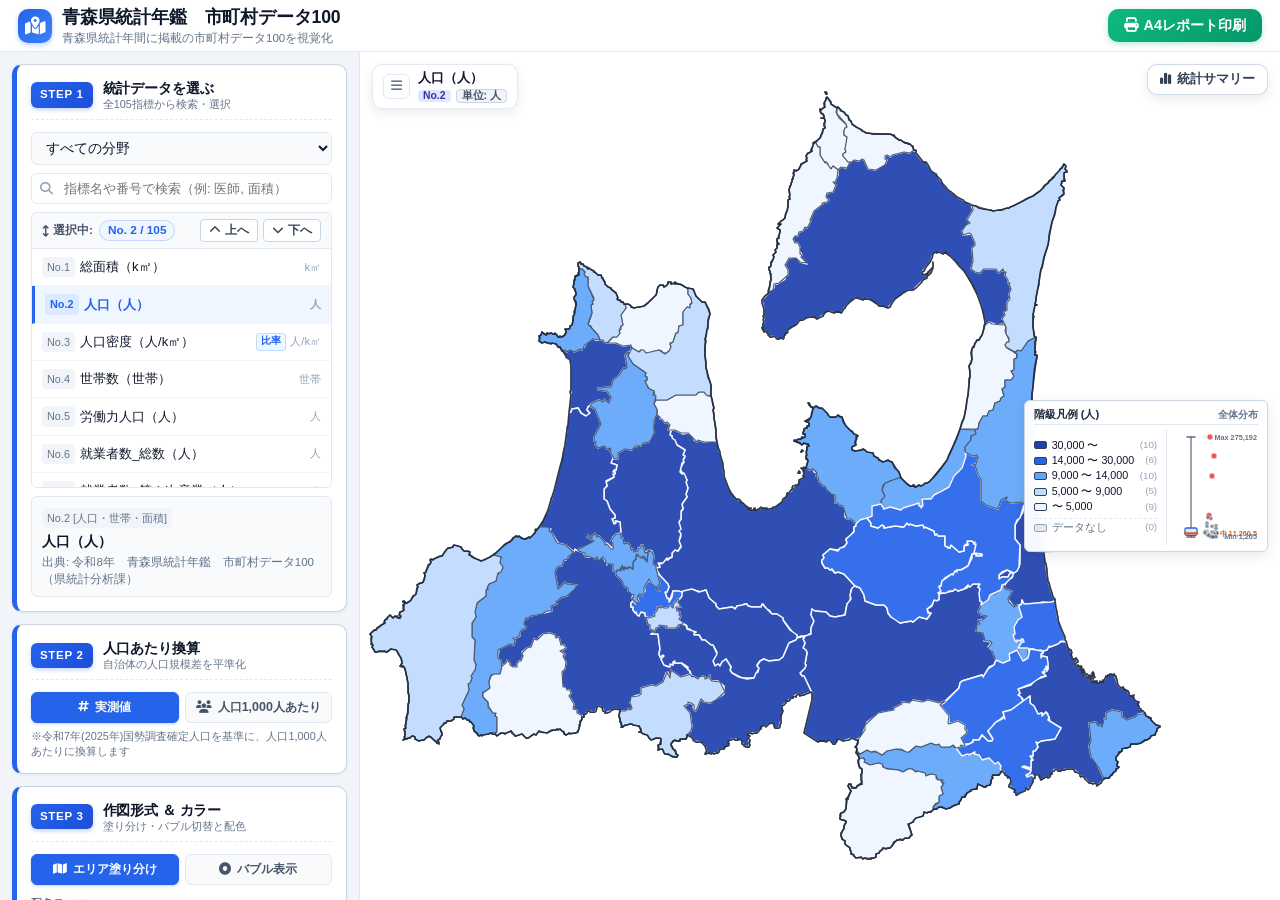
==== commit 645c5e3c: "fix: WindowsのEdgeローカルファイル（file://）閲覧時に読み込み失敗するクエリパラメータを除去" ====
--- a/index.html
+++ b/index.html
@@ -13,7 +13,7 @@
   <link rel="stylesheet" href="vendor/css/leaflet.css">
   
   <!-- App Styles -->
-  <link rel="stylesheet" href="css/style.css?v=20261112_leg">
+  <link rel="stylesheet" href="css/style.css">
 </head>
 <body>
 
@@ -509,7 +509,7 @@
   <!-- App Data & Scripts -->
   <script src="js/geojson.js"></script>
   <script src="js/data.js"></script>
-  <script src="js/app.js?v=20261112_leg"></script>
+  <script src="js/app.js"></script>
 
 </body>
 </html>
--- a/css/style.css
+++ b/css/style.css
@@ -1258,7 +1258,7 @@
   display: flex;
   flex-direction: column;
   justify-content: space-between;
-  min-width: 86px;
+  min-width: 104px;
 }
 
 .legend-divider-v {
@@ -1297,6 +1297,20 @@
   gap: 5px;
   margin-bottom: 1.5px;
   font-size: 0.67rem;
+}
+
+.legend-label-text {
+  white-space: nowrap;
+}
+
+.legend-count {
+  margin-left: auto;
+  padding-left: 6px;
+  font-size: 0.62rem;
+  font-weight: 500;
+  color: #94a3b8;
+  white-space: nowrap;
+  letter-spacing: -0.01em;
 }
 
 .legend-color-box {
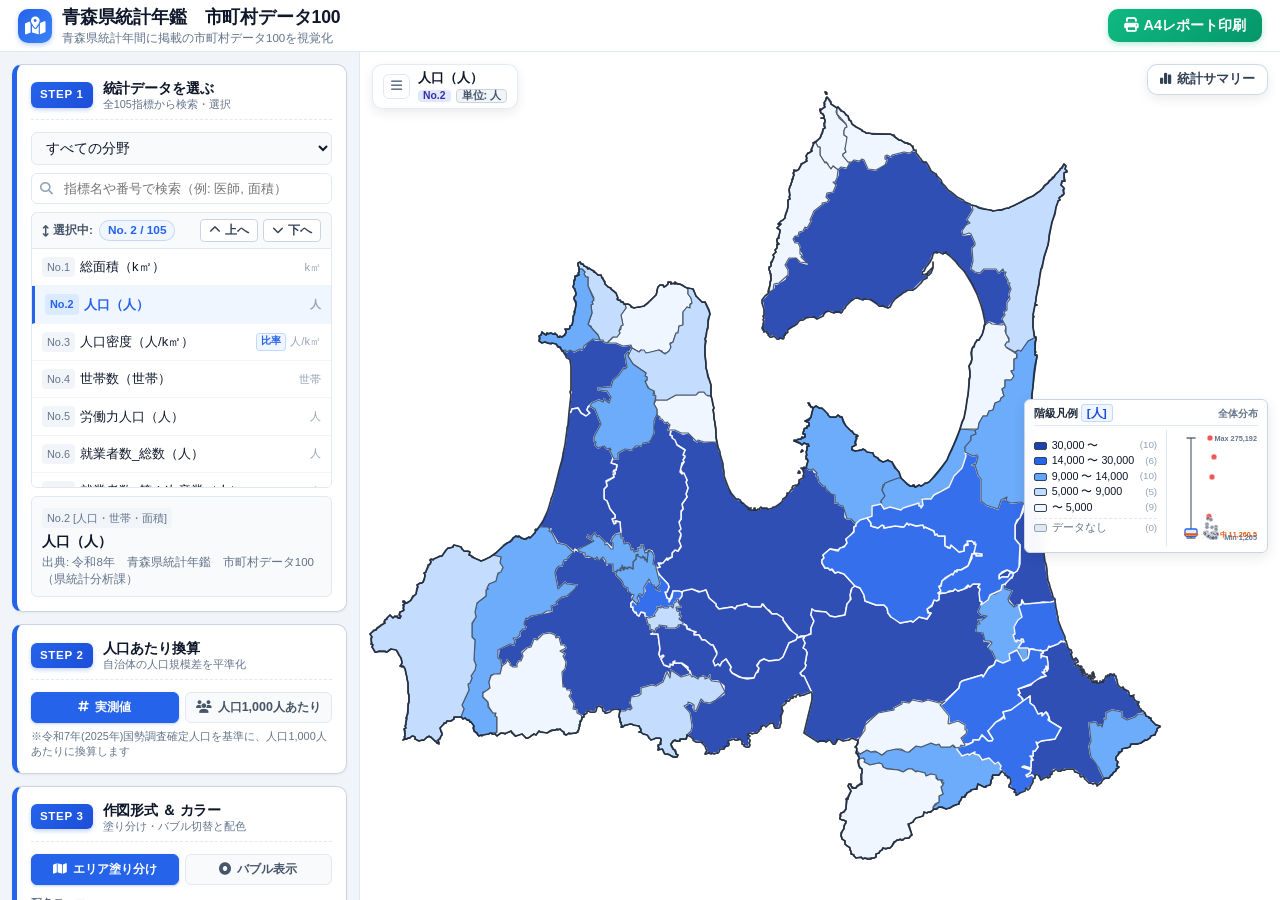
==== commit cdfaceed: "feat: レポート棒グラフスケールのキリの良い数値化およびサマリーへの上位5市町村表示対応" ====
--- a/index.html
+++ b/index.html
@@ -412,45 +412,57 @@
               </div>
             </section>
 
-            <!-- 中段: 基本統計サマリー & データ分布(KDE+ヒストグラム) (2カラム並列) -->
+            <!-- 中段: 基本統計サマリー & 上位5市町村 & データ分布 (3カラム並列) -->
             <section class="rep-portrait-mid">
               
-              <!-- 左側: 基本統計サマリー (2列×4行テーブル) -->
-              <div class="rep-card">
+              <!-- 左側: 基本統計サマリー (1列×6行テーブル) -->
+              <div class="rep-card rep-stat-card">
                 <div class="rep-card-title">
                   <i class="fa-solid fa-table-cells" style="color:#0f172a;"></i>
                   <span>基本統計サマリー</span>
-                  <span id="rep-stat-subtitle" style="font-size:0.68rem; font-weight:normal; color:#64748b;">(全県)</span>
+                  <span id="rep-stat-subtitle" class="rep-stat-subtitle">(全県)</span>
                 </div>
-                <table class="rep-stat-table">
+                <table class="rep-stat-table-compact">
                   <tbody>
                     <tr>
                       <th>対象数</th>
                       <td id="rep-stat-count">40 / 40</td>
+                    </tr>
+                    <tr>
                       <th>合　計</th>
                       <td id="rep-stat-sum">-</td>
                     </tr>
                     <tr>
                       <th>平均値</th>
                       <td id="rep-stat-mean">-</td>
+                    </tr>
+                    <tr>
                       <th>中央値</th>
                       <td id="rep-stat-median">-</td>
                     </tr>
                     <tr>
-                      <th>最　大</th>
-                      <td id="rep-stat-max">-</td>
+                      <th>標準偏差</th>
+                      <td id="rep-stat-sd">-</td>
+                    </tr>
+                    <tr>
                       <th>最　小</th>
                       <td id="rep-stat-min">-</td>
                     </tr>
-                    <tr>
-                      <th>標準偏差</th>
-                      <td id="rep-stat-sd">-</td>
-                      <th>四分位範囲</th>
-                      <td id="rep-stat-iqr">-</td>
-                    </tr>
                   </tbody>
                 </table>
-                <div id="rep-stat-note" style="font-size:0.64rem; color:#64748b; margin-top:3px; line-height:1.2;"></div>
+                <div id="rep-stat-note" style="font-size:0.62rem; color:#64748b; margin-top:3px; line-height:1.2;"></div>
+              </div>
+
+              <!-- 中央: 上位5市町村 (Top 5) -->
+              <div class="rep-card rep-top5-card">
+                <div class="rep-card-title">
+                  <i class="fa-solid fa-trophy" style="color:#d97706;"></i>
+                  <span>上位5市町村</span>
+                  <span class="rep-stat-subtitle">(Top 5)</span>
+                </div>
+                <div id="rep-top5-list-wrap" class="rep-top5-list-wrap">
+                  <!-- JSで動的生成（1位〜5位） -->
+                </div>
               </div>
 
               <!-- 右側: データ分布 (KDE + 度数ヒストグラム) -->
--- a/css/style.css
+++ b/css/style.css
@@ -1107,7 +1107,15 @@
 .rank-2 { background: #e2e8f0; color: #475569; }
 .rank-3 { background: #ffedd5; color: #9a3412; }
 
-/* Custom Leaflet Tooltip */
+/* Custom Leaflet Tooltip (ポインタイベント無効化で残留・ゴースト化を100%防止) */
+.muni-tooltip,
+.leaflet-tooltip.muni-tooltip,
+.leaflet-tooltip-pane,
+.muni-tooltip * {
+  pointer-events: none !important;
+  user-select: none !important;
+}
+
 .muni-tooltip {
   background: #ffffff !important;
   color: #0f172a !important;
@@ -1599,11 +1607,11 @@
   flex-shrink: 0;
 }
 
-/* 中段: 統計サマリー & データ分布（2カラム並列） */
+/* 中段: 統計サマリー & 上位5市町村 & データ分布（3カラム並列） */
 .rep-portrait-mid {
   display: grid;
-  grid-template-columns: 1.05fr 1fr;
-  gap: 8px;
+  grid-template-columns: 1.05fr 1fr 1.15fr;
+  gap: 6px;
   flex-shrink: 0;
   height: 52mm;
   min-height: 48mm;
@@ -1613,7 +1621,7 @@
   background: #ffffff;
   border: 1px solid #64748b;
   border-radius: 4px;
-  padding: 5px 8px;
+  padding: 5px 7px;
   display: flex;
   flex-direction: column;
   overflow: hidden;
@@ -1631,7 +1639,146 @@
   gap: 5px;
 }
 
-/* Statistics Table - Compact 2列×4行 (元のツール仕様) */
+.rep-stat-subtitle {
+  font-size: 0.65rem;
+  font-weight: normal;
+  color: #64748b;
+}
+
+/* 基本統計テーブル - コンパクト1列仕様 */
+.rep-stat-table-compact {
+  width: 100%;
+  border-collapse: collapse;
+  font-size: 0.65rem;
+  margin-top: 1px;
+}
+
+.rep-stat-table-compact tr {
+  border-bottom: 1px solid #f1f5f9;
+}
+
+.rep-stat-table-compact tr:last-child {
+  border-bottom: none;
+}
+
+.rep-stat-table-compact th {
+  text-align: left;
+  padding: 2.2px 2px;
+  color: #475569;
+  font-weight: 600;
+  width: 36%;
+  white-space: nowrap;
+}
+
+.rep-stat-table-compact td {
+  text-align: right;
+  padding: 2.2px 2px;
+  color: #0f172a;
+  font-weight: 700;
+  font-family: ui-monospace, SFMono-Regular, Menlo, Monaco, Consolas, monospace;
+  width: 64%;
+  white-space: nowrap;
+}
+
+.rep-stat-table-compact td .muni-tag {
+  font-size: 0.58rem;
+  color: #64748b;
+  font-weight: 600;
+  margin-left: 2px;
+}
+
+/* 上位5市町村 (Top 5) カード ＆ リスト */
+.rep-top5-card {
+  display: flex;
+  flex-direction: column;
+}
+
+.rep-top5-list-wrap {
+  flex: 1;
+  display: flex;
+  flex-direction: column;
+  justify-content: center;
+}
+
+.rep-top5-list {
+  list-style: none;
+  padding: 0;
+  margin: 1px 0 0 0;
+  display: flex;
+  flex-direction: column;
+  justify-content: space-between;
+  flex: 1;
+}
+
+.rep-top5-item {
+  display: flex;
+  align-items: center;
+  justify-content: space-between;
+  padding: 1.8px 0;
+  border-bottom: 1px solid #f1f5f9;
+  font-size: 0.65rem;
+}
+
+.rep-top5-item:last-child {
+  border-bottom: none;
+}
+
+.rep-top5-left {
+  display: flex;
+  align-items: center;
+  gap: 5px;
+  min-width: 0;
+}
+
+.rep-top5-badge {
+  display: inline-flex;
+  align-items: center;
+  justify-content: center;
+  min-width: 14px;
+  height: 14px;
+  padding: 0 2px;
+  border-radius: 3px;
+  font-size: 0.58rem;
+  font-weight: 800;
+  color: #ffffff;
+  background: #64748b;
+  line-height: 1;
+  flex-shrink: 0;
+}
+
+.rep-top5-badge.rank-1 {
+  background: #d97706; /* ゴールド */
+}
+
+.rep-top5-badge.rank-2 {
+  background: #64748b; /* シルバー */
+}
+
+.rep-top5-badge.rank-3 {
+  background: #b45309; /* ブロンズ */
+}
+
+.rep-top5-badge.rank-other {
+  background: #94a3b8; /* スレート */
+}
+
+.rep-top5-muni {
+  font-weight: 700;
+  color: #0f172a;
+  white-space: nowrap;
+  overflow: hidden;
+  text-overflow: ellipsis;
+}
+
+.rep-top5-val {
+  font-weight: 700;
+  color: #1e293b;
+  font-family: ui-monospace, SFMono-Regular, Menlo, Monaco, Consolas, monospace;
+  white-space: nowrap;
+  margin-left: 4px;
+}
+
+/* Statistics Table - Compact 2列×4行 (元のツール仕様 - 互換性維持) */
 .rep-stat-table {
   width: 100%;
   border-collapse: collapse;
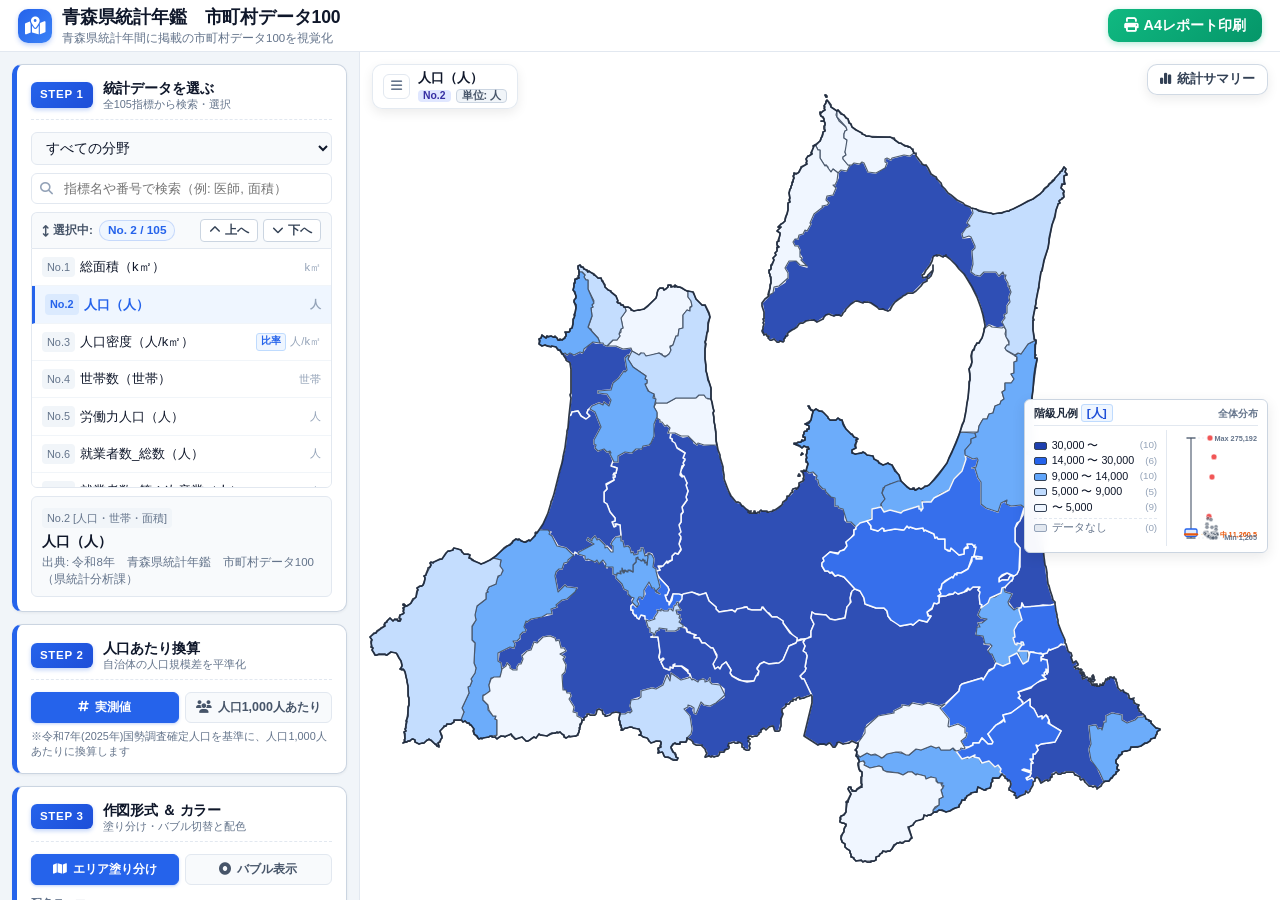
==== commit 89440954: "feat: カラーパレットを青・オレンジ維持＋モノクロ・CUD青緑に対応" ====
--- a/index.html
+++ b/index.html
@@ -170,17 +170,6 @@
             <span class="palette-name">ブルー</span>
           </button>
           
-          <button class="palette-btn" data-palette="green">
-            <div class="palette-swatch">
-              <span class="swatch-color" style="background:#ecfdf5;"></span>
-              <span class="swatch-color" style="background:#a7f3d0;"></span>
-              <span class="swatch-color" style="background:#34d399;"></span>
-              <span class="swatch-color" style="background:#059669;"></span>
-              <span class="swatch-color" style="background:#065f46;"></span>
-            </div>
-            <span class="palette-name">グリーン</span>
-          </button>
-          
           <button class="palette-btn" data-palette="warm">
             <div class="palette-swatch">
               <span class="swatch-color" style="background:#fff7ed;"></span>
@@ -191,16 +180,27 @@
             </div>
             <span class="palette-name">オレンジ</span>
           </button>
+
+          <button class="palette-btn" data-palette="mono">
+            <div class="palette-swatch">
+              <span class="swatch-color" style="background:#f8fafc;"></span>
+              <span class="swatch-color" style="background:#cbd5e1;"></span>
+              <span class="swatch-color" style="background:#94a3b8;"></span>
+              <span class="swatch-color" style="background:#475569;"></span>
+              <span class="swatch-color" style="background:#0f172a;"></span>
+            </div>
+            <span class="palette-name">モノクロ</span>
+          </button>
           
-          <button class="palette-btn" data-palette="purple">
+          <button class="palette-btn" data-palette="teal">
             <div class="palette-swatch">
-              <span class="swatch-color" style="background:#faf5ff;"></span>
-              <span class="swatch-color" style="background:#e9d5ff;"></span>
-              <span class="swatch-color" style="background:#c084fc;"></span>
-              <span class="swatch-color" style="background:#9333ea;"></span>
-              <span class="swatch-color" style="background:#581c87;"></span>
-            </div>
-            <span class="palette-name">パープル</span>
+              <span class="swatch-color" style="background:#f0fdfa;"></span>
+              <span class="swatch-color" style="background:#99f6e4;"></span>
+              <span class="swatch-color" style="background:#2dd4bf;"></span>
+              <span class="swatch-color" style="background:#0d9488;"></span>
+              <span class="swatch-color" style="background:#115e59;"></span>
+            </div>
+            <span class="palette-name">CUD青緑</span>
           </button>
         </div>
       </div>
--- a/css/style.css
+++ b/css/style.css
@@ -732,6 +732,7 @@
   border-radius: 2px;
   display: flex;
   overflow: hidden;
+  border: 1px solid #cbd5e1;
 }
 
 .swatch-color {
@@ -1116,6 +1117,12 @@
   user-select: none !important;
 }
 
+.muni-tooltip[style*="display: none"] {
+  display: none !important;
+  visibility: hidden !important;
+  opacity: 0 !important;
+}
+
 .muni-tooltip {
   background: #ffffff !important;
   color: #0f172a !important;
@@ -1125,6 +1132,14 @@
   box-shadow: 0 4px 12px rgba(0,0,0,0.12) !important;
   font-family: inherit !important;
   font-size: 0.82rem !important;
+}
+
+/* ツールチップの引き出し（三角矢印）を非表示化：
+   マウスカーソル追従時に矢印がポインタや自治体とズレた方向を指してしまう違和感を完全に解消し、
+   すっきりとしたモダンなフローティングカードデザインとして統一 */
+.muni-tooltip:before,
+.leaflet-tooltip.muni-tooltip:before {
+  display: none !important;
 }
 
 .tooltip-muni-name {
